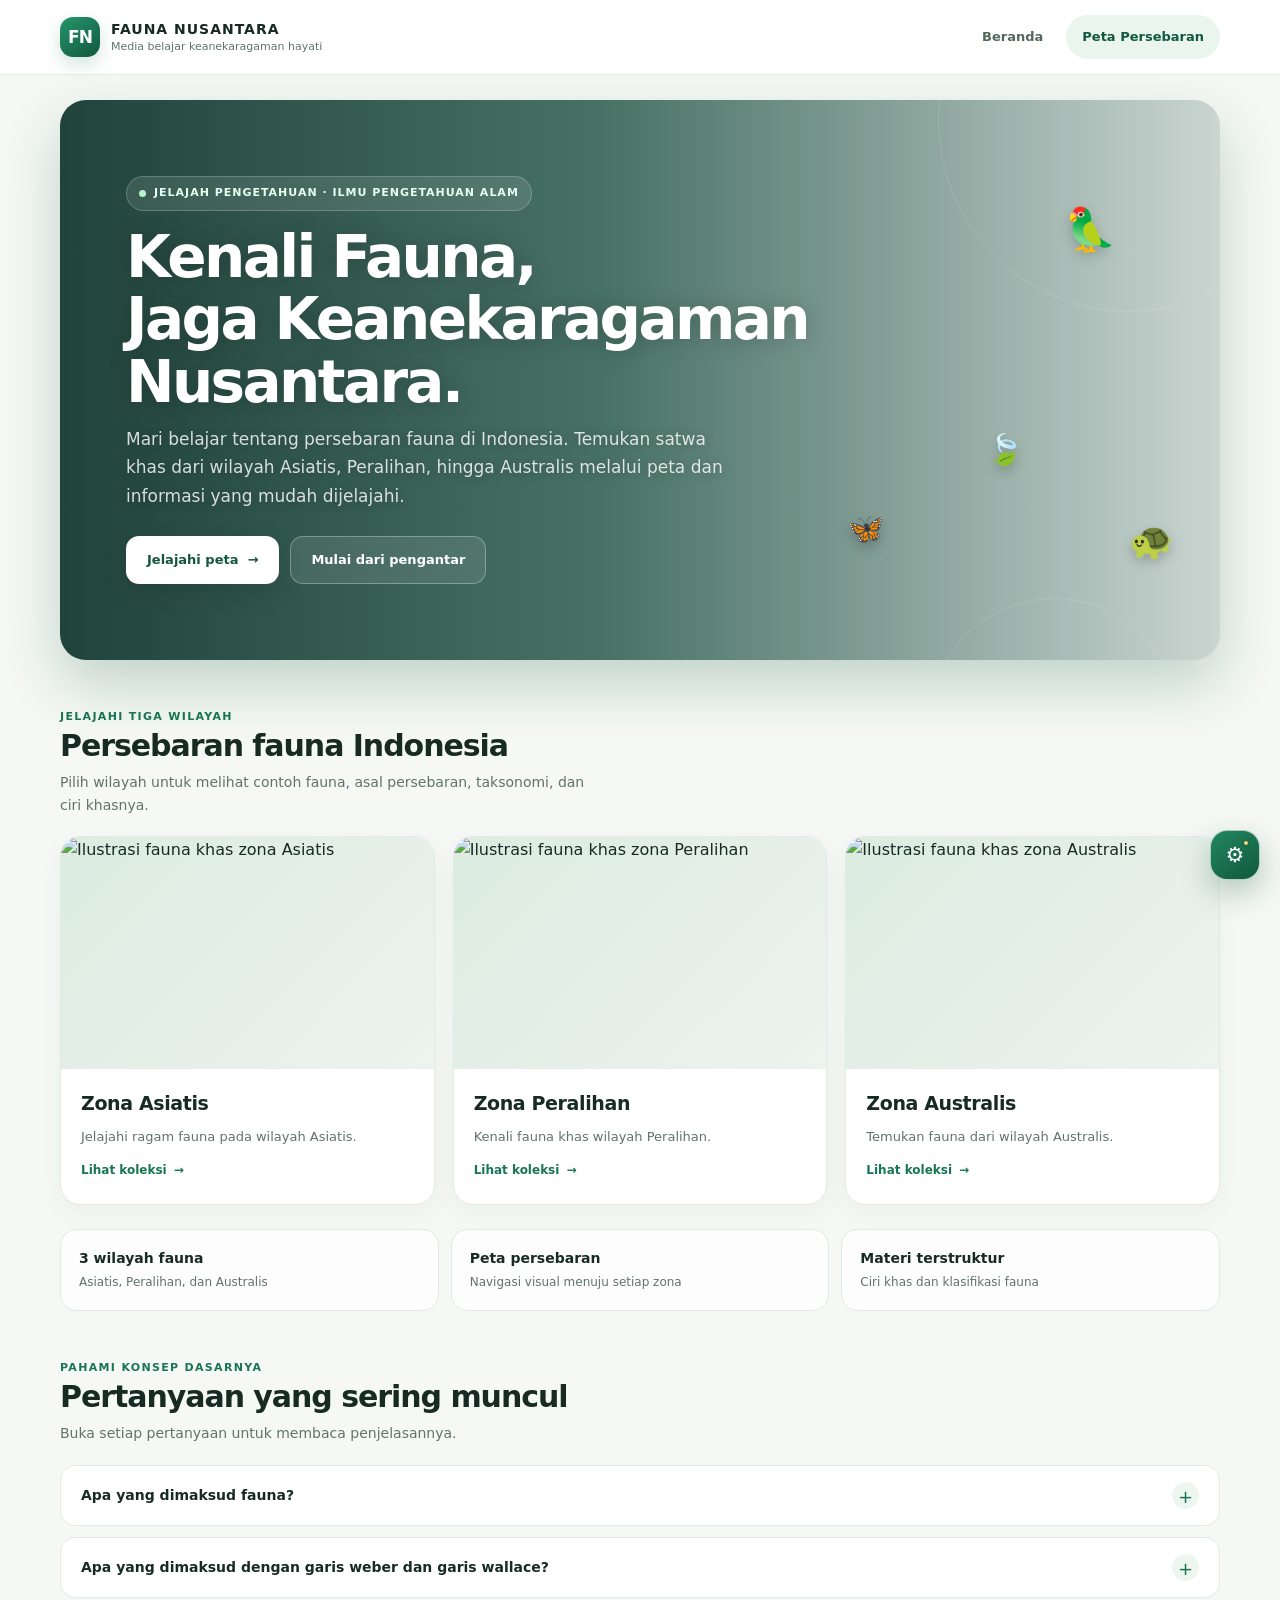
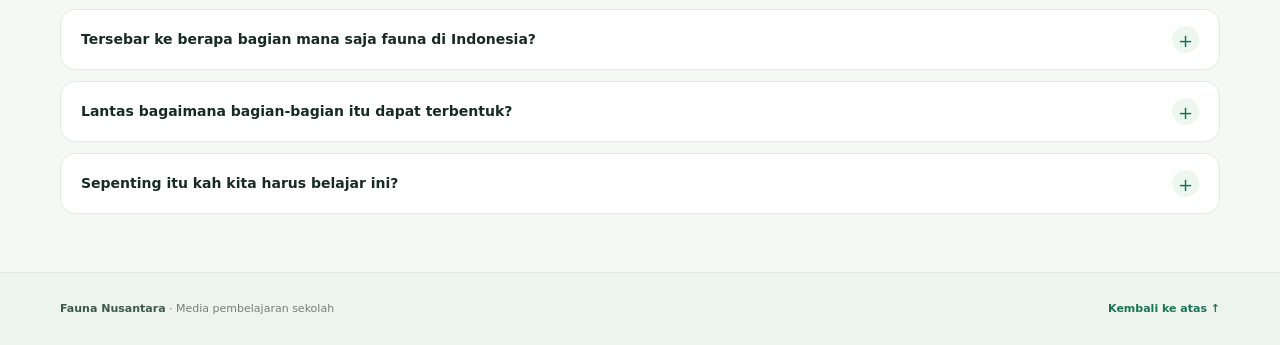
==== index.html @ db934a0b "Rename home.html to index.html" ====
<!doctype html>
<html lang="id">
<head>
  <meta charset="utf-8">
  <meta name="viewport" content="width=device-width, initial-scale=1">
  <meta name="theme-color" content="#176c4a">
  <meta name="description" content="Media belajar interaktif tentang persebaran fauna di Indonesia dan tiga wilayah utamanya.">
  <title>Belajar Persebaran Fauna Indonesia | Fauna Nusantara</title>
  <link rel="stylesheet" href="site.css">
  <script src="site.js" defer></script>
  <link rel="preload" as="image" href="assets/indonesia-fauna-hero.webp" fetchpriority="high">
</head>
<body id="top">
<header class="site-header">
  <div class="header-inner">
    <a class="brand" href="home.html" aria-label="Fauna Nusantara, beranda">
      <span class="brand-mark" aria-hidden="true">FN</span>
      <span class="brand-copy"><strong>FAUNA NUSANTARA</strong><span>Media belajar keanekaragaman hayati</span></span>
    </a>
    <nav class="main-nav" aria-label="Navigasi utama">
      <a href="home.html" aria-current="page">Beranda</a>
      <a href="peta.html" >Peta Persebaran</a>
    </nav>
  </div>
</header>

<main class="page-shell">
  <section class="hero home-hero" aria-labelledby="hero-title">
    <div class="hero-floaters" aria-hidden="true"><span class="floater floater-bird">🦜</span><span class="floater floater-butterfly">🦋</span><span class="floater floater-turtle">🐢</span><span class="floater floater-leaf">🍃</span></div>
    <span class="eyebrow"><span class="eyebrow-dot"></span> Jelajah pengetahuan · Ilmu pengetahuan alam</span>
    <h1 id="hero-title">Kenali Fauna,<br>Jaga Keanekaragaman Nusantara.</h1>
    <p>Mari belajar tentang persebaran fauna di Indonesia. Temukan satwa khas dari wilayah Asiatis, Peralihan, hingga Australis melalui peta dan informasi yang mudah dijelajahi.</p>
    <div class="hero-actions"><a class="btn btn-primary" href="peta.html">Jelajahi peta <span aria-hidden="true">→</span></a><a class="btn btn-ghost" href="#materi">Mulai dari pengantar</a></div>
  </section>

  <section id="materi" aria-labelledby="region-title">
    <div class="section-heading"><div><span class="section-kicker">Jelajahi tiga wilayah</span><h2 id="region-title">Persebaran fauna Indonesia</h2><p>Pilih wilayah untuk melihat contoh fauna, asal persebaran, taksonomi, dan ciri khasnya.</p></div></div>
    <div class="region-grid">
      <a class="region-card" href="asiatis.html"><div class="region-card-media"><img src="assets/fauna-zona-asiatis.webp" alt="Ilustrasi fauna khas zona Asiatis" loading="lazy" decoding="async"></div><div class="region-card-body"><h3>Zona Asiatis</h3><p>Jelajahi ragam fauna pada wilayah Asiatis.</p><span class="card-link">Lihat koleksi <span aria-hidden="true">→</span></span></div></a>
      <a class="region-card" href="peralihan.html"><div class="region-card-media"><img src="assets/fauna-zona-peralihan.webp" alt="Ilustrasi fauna khas zona Peralihan" loading="lazy" decoding="async"></div><div class="region-card-body"><h3>Zona Peralihan</h3><p>Kenali fauna khas wilayah Peralihan.</p><span class="card-link">Lihat koleksi <span aria-hidden="true">→</span></span></div></a>
      <a class="region-card" href="australis.html"><div class="region-card-media"><img src="assets/fauna-zona-australis.webp" alt="Ilustrasi fauna khas zona Australis" loading="lazy" decoding="async"></div><div class="region-card-body"><h3>Zona Australis</h3><p>Temukan fauna dari wilayah Australis.</p><span class="card-link">Lihat koleksi <span aria-hidden="true">→</span></span></div></a>
    </div>
  </section>

  <section aria-label="Ringkasan materi" class="info-strip">
    <div class="info-chip"><strong>3 wilayah fauna</strong><span>Asiatis, Peralihan, dan Australis</span></div>
    <div class="info-chip"><strong>Peta persebaran</strong><span>Navigasi visual menuju setiap zona</span></div>
    <div class="info-chip"><strong>Materi terstruktur</strong><span>Ciri khas dan klasifikasi fauna</span></div>
  </section>

  <section aria-labelledby="faq-title">
    <div class="section-heading"><div><span class="section-kicker">Pahami konsep dasarnya</span><h2 id="faq-title">Pertanyaan yang sering muncul</h2><p>Buka setiap pertanyaan untuk membaca penjelasannya.</p></div></div>
    <div class="faq-list"><details class="faq-item"><summary>Apa yang dimaksud fauna?</summary><div class="faq-answer"><p>Menurut KBBI, fauna adalah seluruh kehidupan hewan suatu habitat, daerah, atau strata geologi tertentu. Kata &quot;fauna&quot; juga berasal dari bahasa Latin yang artinya alam hewan. Sementara dalam kepercayaan Romawi, fauna adalah &quot;faunus&quot; yang merupakan dewa hutan dan kesuburan ladang dan ternak.</p></div></details>
<details class="faq-item"><summary>Apa yang dimaksud dengan garis weber dan garis wallace?</summary><div class="faq-answer"><p>Garis Wallace membentang dari Selat Lombok menuju Selat Makassar dan berakhir di Filipina bagian Selatan. Sementara garis Weber merupakan garis batas yang memisahkan wilayah fauna tipe Peralihan dengan fauna tipe Australis. Garis ini membentang dari Laut Arafura menuju Laut Banda dan berakhir di Laut Maluku.</p></div></details>
<details class="faq-item"><summary>Tersebar ke berapa bagian mana saja fauna di Indonesia?</summary><div class="faq-answer"><p>Persebaran Fauna di Indonesia terbagi menjadi 3 wilayah yaitu Fauna Asiatis, Fauna Peralihan dan Fauna Australis yang dibatasi oleh Garis Wallace dan Garis Weber.</p></div></details>
<details class="faq-item"><summary>Lantas bagaimana bagian-bagian itu dapat terbentuk?</summary><div class="faq-answer"><p>Bumi menjadi tempat hidup bagi beraneka ragam flora dan fauna. Keanekaragaman terutama untuk fauna di dunia sangat bergantung pada kondisi masing-masing wilayah. Letak geografis, kondisi lingkungan, iklim, cuaca, dan lain sebagainya, yang tidak sama di setiap kawasan, menjadi faktor penentu satu jenis flora atau fauna bisa berkembang atau tidak. Sudah jelas bahwa kondisi permukaan bumi tidak seragam. Karena itu, wajar kondisi keanekaragaman fauna di masing-masing wilayah berlainan.</p></div></details>
<details class="faq-item"><summary>Sepenting itu kah kita harus belajar ini?</summary><div class="faq-answer"><p>Karena pada dasarnya keragaman hayati harus dijaga dan dilestarikan karena akan dapat menjadi sumber ilmu pengetahuan dan teknologi, sumber inspirasi pengembangan obat-obatan tradisional, penelitian mengenai rahasia lingkungan dan akan menjadi penunjang utama dalam kelangsungan hidup umat manusia pada umumnya.</p></div></details></div>
  </section>
</main>
<footer class="site-footer">
  <div class="footer-inner"><span><strong>Fauna Nusantara</strong> · Media pembelajaran sekolah</span><a class="back-top" href="#top">Kembali ke atas ↑</a></div>
</footer>

<div class="site-tools" aria-label="Pengaturan suara dan tampilan">
  <details class="utility-menu" data-utility-menu>
    <summary class="utility-trigger" aria-label="Buka pengaturan suara dan tampilan" title="Pengaturan suara dan tampilan"><span aria-hidden="true">⚙</span><span class="utility-dot" aria-hidden="true"></span></summary>
    <div class="utility-popover">
      <div class="utility-popover-head"><div><strong>Pengaturan</strong><small>Suara & tampilan</small></div><span aria-hidden="true">✦</span></div>
      <div class="audio-dock">
        <span class="audio-icon" aria-hidden="true">♫</span>
        <div class="audio-copy"><strong>Suasana Nusantara</strong><span data-audio-status aria-live="polite">Musik berhenti</span></div>
        <button class="audio-toggle" type="button" data-audio-toggle aria-pressed="false" aria-label="Putar musik latar">▶</button>
      </div>
      <label class="volume-control" aria-label="Volume musik"><span aria-hidden="true">♪</span><span>Volume</span><input data-audio-volume type="range" min="0" max="1" step="0.05" value="0.35"></label>
      <div class="utility-divider"></div>
      <div class="cursor-setting"><div><strong>Kursor hewan</strong><small data-cursor-help>Ganti kursor dengan ikon fauna acak</small></div><button class="cursor-toggle" type="button" data-cursor-toggle aria-pressed="true">ON</button></div>
      <p class="utility-footnote">Musik tetap berjalan saat berpindah halaman di dalam website.</p>
    </div>
  </details>
</div>
<audio data-site-audio preload="none" loop src="https://nullrights.com/download/x2zy8up903"></audio>
</body>
</html>
---- site.css ----
:root {
  color-scheme: light;
  --ink: #172b24;
  --muted: #62736b;
  --line: #e2eae5;
  --surface: #ffffff;
  --surface-soft: #f5f8f5;
  --green: #187653;
  --green-dark: #10583e;
  --mint: #dff3e8;
  --blue: #3d6b91;
  --gold: #bb8731;
  --shadow: 0 18px 50px rgba(28, 61, 45, .09);
  --radius-lg: 26px;
  --radius-md: 18px;
  --radius-sm: 12px;
  font-family: Inter, ui-sans-serif, system-ui, -apple-system, BlinkMacSystemFont, "Segoe UI", sans-serif;
}
* { box-sizing: border-box; }
html { scroll-behavior: smooth; }
body {
  margin: 0;
  min-width: 320px;
  color: var(--ink);
  background: #f5f8f5;
  line-height: 1.65;
  -webkit-font-smoothing: antialiased;
}
img { max-width: 100%; }
a { color: inherit; }
button, input { font: inherit; }
button, a, summary { -webkit-tap-highlight-color: transparent; }
a:focus-visible, button:focus-visible, input:focus-visible, summary:focus-visible {
  outline: 3px solid rgba(24, 118, 83, .35);
  outline-offset: 3px;
}
.site-header {
  position: sticky;
  top: 0;
  z-index: 20;
  background: rgba(255,255,255,.92);
  border-bottom: 1px solid rgba(226,234,229,.9);
  backdrop-filter: blur(14px);
}
.header-inner {
  width: min(1160px, calc(100% - 40px));
  min-height: 74px;
  margin: auto;
  display: flex;
  align-items: center;
  justify-content: space-between;
  gap: 22px;
}
.brand { display: inline-flex; align-items: center; gap: 11px; text-decoration: none; min-width: 0; }
.brand-mark {
  width: 40px; height: 40px; display: grid; place-items: center;
  color: #fff; background: linear-gradient(145deg, #26966a, #10583e);
  border-radius: 13px; font-weight: 850; font-size: 17px; letter-spacing: -.06em;
  box-shadow: 0 7px 18px rgba(24,118,83,.2);
}
.brand-copy { display: grid; line-height: 1.15; }
.brand-copy strong { font-size: 14px; letter-spacing: .07em; }
.brand-copy span { color: var(--muted); font-size: 11px; margin-top: 4px; }
.main-nav { display: flex; align-items: center; gap: 7px; }
.main-nav a {
  min-height: 44px; display: inline-flex; align-items: center; justify-content: center;
  padding: 0 16px; border-radius: 999px; text-decoration: none;
  color: #53675d; font-size: 13px; font-weight: 700; transition: .2s ease;
}
.main-nav a:hover, .main-nav a[aria-current="page"] { color: var(--green-dark); background: #eaf5ee; }
.page-shell { width: min(1160px, calc(100% - 40px)); margin: 0 auto; }
.breadcrumbs { display: flex; flex-wrap: wrap; align-items: center; gap: 8px; color: #849189; font-size: 12px; padding: 22px 0 12px; }
.breadcrumbs a { color: #527064; text-decoration: none; font-weight: 650; }
.breadcrumbs a:hover { color: var(--green); text-decoration: underline; }
.crumb-sep { color: #aab5ae; }
.eyebrow {
  display: inline-flex; align-items: center; gap: 8px; width: fit-content;
  padding: 7px 12px; border: 1px solid rgba(24,118,83,.13);
  background: rgba(255,255,255,.72); color: var(--green-dark);
  border-radius: 999px; font-size: 11px; font-weight: 800; letter-spacing: .09em; text-transform: uppercase;
}
.eyebrow-dot { width: 7px; height: 7px; border-radius: 50%; background: #42a77a; }
.hero {
  position: relative; overflow: hidden; isolation: isolate;
  margin: 25px 0 32px; padding: clamp(30px, 5.5vw, 66px);
  border-radius: var(--radius-lg); color: white;
  background: radial-gradient(circle at 83% 20%, rgba(162,220,180,.24), transparent 27%), linear-gradient(125deg, #103c2d 0%, #176c4a 58%, #25875f 100%);
  box-shadow: 0 22px 55px rgba(19, 85, 58, .17);
}
.hero::before, .hero::after { content: ""; position: absolute; z-index: -1; border: 1px solid rgba(255,255,255,.12); border-radius: 50%; }
.hero::before { width: 380px; height: 380px; right: -100px; top: -170px; }
.hero::after { width: 250px; height: 250px; right: 40px; bottom: -190px; }
.hero h1 { max-width: 780px; margin: 15px 0 12px; font-size: clamp(34px, 5.2vw, 58px); line-height: 1.08; letter-spacing: -.045em; }
.hero p { max-width: 670px; margin: 0; color: rgba(255,255,255,.82); font-size: clamp(14px, 1.6vw, 17px); }
.hero .eyebrow { color: #e5fff0; background: rgba(255,255,255,.1); border-color: rgba(255,255,255,.2); }
.hero .eyebrow-dot { background: #b8f2cd; }
.hero-actions { display: flex; flex-wrap: wrap; gap: 11px; margin-top: 26px; }
.btn {
  min-height: 48px; padding: 0 20px; display: inline-flex; align-items: center; justify-content: center; gap: 9px;
  border: 1px solid transparent; border-radius: 13px; font-size: 13px; font-weight: 800;
  text-decoration: none; cursor: pointer; transition: transform .18s ease, box-shadow .18s ease, background .18s ease;
}
.btn:hover { transform: translateY(-2px); }
.btn-primary { color: #14573d; background: white; box-shadow: 0 8px 24px rgba(0,0,0,.12); }
.btn-primary:hover { background: #edfff3; }
.btn-ghost { color: white; background: rgba(255,255,255,.1); border-color: rgba(255,255,255,.3); }
.btn-ghost:hover { background: rgba(255,255,255,.18); }
.btn-green { color: white; background: var(--green); box-shadow: 0 8px 18px rgba(24,118,83,.15); }
.btn-green:hover { background: var(--green-dark); }
.btn-soft { color: #285b43; background: #e8f2eb; }
.zone-actions { margin: -22px 0 42px; }
.section-heading { display: flex; align-items: end; justify-content: space-between; gap: 18px; margin: 42px 0 18px; }
.section-heading h2 { margin: 0; font-size: clamp(22px, 3vw, 30px); line-height: 1.2; letter-spacing: -.035em; }
.section-heading p { max-width: 540px; margin: 7px 0 0; color: var(--muted); font-size: 14px; }
.section-kicker { color: var(--green); font-size: 11px; font-weight: 850; letter-spacing: .12em; text-transform: uppercase; }
.region-grid { display: grid; grid-template-columns: repeat(3, minmax(0,1fr)); gap: 18px; }
.region-card {
  min-width: 0; overflow: hidden; display: flex; flex-direction: column;
  background: var(--surface); border: 1px solid var(--line); border-radius: 20px;
  box-shadow: 0 8px 28px rgba(28,61,45,.045); text-decoration: none;
  transition: transform .2s ease, box-shadow .2s ease, border-color .2s ease;
}
.region-card:hover { transform: translateY(-5px); border-color: #c6dfd0; box-shadow: var(--shadow); }
.region-card-media { aspect-ratio: 16 / 9; overflow: hidden; background: linear-gradient(135deg,#dcece1,#edf3ed); }
.region-card-media img { width: 100%; height: 100%; object-fit: contain; display: block; transition: transform .35s ease; }
.region-card:hover .region-card-media img { transform: scale(1.035); }
.region-card-body { padding: 19px 20px 21px; }
.region-card-body h3 { margin: 0 0 6px; font-size: 19px; letter-spacing: -.02em; }
.region-card-body p { margin: 0; color: var(--muted); font-size: 13px; }
.card-link { margin-top: 14px; display: inline-flex; align-items: center; gap: 7px; color: var(--green); font-size: 12px; font-weight: 850; }
.info-strip { display: grid; grid-template-columns: repeat(3,1fr); gap: 12px; margin: 24px 0 42px; }
.info-chip { padding: 17px 18px; border: 1px solid var(--line); border-radius: 16px; background: rgba(255,255,255,.7); }
.info-chip strong { display: block; font-size: 14px; }
.info-chip span { display: block; color: var(--muted); font-size: 12px; margin-top: 3px; }
.faq-list { display: grid; gap: 11px; margin: 20px 0 58px; }
.faq-item { background: white; border: 1px solid var(--line); border-radius: 15px; overflow: clip; }
.faq-item summary { min-height: 58px; padding: 16px 20px; display: flex; align-items: center; justify-content: space-between; gap: 16px; cursor: pointer; list-style: none; font-size: 14px; font-weight: 750; }
.faq-item summary::-webkit-details-marker { display: none; }
.faq-item summary::after { content: "+"; flex: 0 0 27px; width: 27px; height: 27px; display: grid; place-items: center; border-radius: 50%; color: var(--green); background: #edf7f0; font-size: 18px; font-weight: 500; }
.faq-item[open] summary::after { content: "−"; }
.faq-answer { padding: 0 20px 18px; color: var(--muted); font-size: 13px; }
.faq-answer p { margin: 0; }
.map-grid { display: grid; grid-template-columns: repeat(3,minmax(0,1fr)); gap: 18px; margin: 26px 0 54px; }
.map-card { overflow: hidden; background: white; border: 1px solid var(--line); border-radius: 22px; box-shadow: 0 10px 30px rgba(28,61,45,.055); transition: transform .2s ease, box-shadow .2s ease; }
.map-card:hover { transform: translateY(-4px); box-shadow: var(--shadow); }
.map-card-link { display: flex; height: 100%; flex-direction: column; text-decoration: none; }
.map-card-image { min-height: 205px; aspect-ratio: 4 / 3; display: grid; place-items: center; padding: 14px; background: linear-gradient(145deg,#e7f2e9,#f4f7f0); }
.map-card-image img { width: 100%; height: 100%; object-fit: contain; }
.map-card-content { padding: 18px 20px 20px; }
.map-card-content .number { color: #8b9a91; font-size: 11px; font-weight: 850; letter-spacing: .1em; }
.map-card-content h2 { margin: 4px 0 5px; font-size: 20px; letter-spacing: -.025em; }
.map-card-content p { margin: 0; color: var(--muted); font-size: 13px; }
.map-card-content .card-link { margin-top: 15px; }
.zone-hero { margin: 18px 0 24px; padding: clamp(25px,4vw,42px); border-radius: 23px; color: white; background: linear-gradient(120deg,#174f3a,#23835b); position: relative; overflow: hidden; }
.zone-hero::after { content: ""; position: absolute; width: 240px; height: 240px; border-radius: 50%; border: 1px solid rgba(255,255,255,.16); right: -55px; top: -120px; }
.zone-hero h1 { margin: 10px 0 6px; font-size: clamp(30px,4vw,43px); line-height: 1.15; letter-spacing: -.04em; }
.zone-hero p { max-width: 650px; margin: 0; color: rgba(255,255,255,.83); font-size: 14px; }
.zone-hero .eyebrow { color: #e5fff0; background: rgba(255,255,255,.1); border-color: rgba(255,255,255,.18); }
.zone-meta { display: flex; flex-wrap: wrap; gap: 9px; margin-top: 19px; }
.zone-meta span { padding: 7px 11px; border-radius: 999px; color: white; background: rgba(255,255,255,.13); border: 1px solid rgba(255,255,255,.17); font-size: 11px; font-weight: 750; }
.zone-tools { display: flex; align-items: end; justify-content: space-between; gap: 18px; margin: 25px 0 14px; }
.zone-tools h2 { margin: 0; font-size: 21px; letter-spacing: -.03em; }
.zone-tools p { margin: 4px 0 0; color: var(--muted); font-size: 12px; }
.search-wrap { width: min(330px,100%); position: relative; }
.search-wrap label { display: block; margin: 0 0 6px 2px; color: #597065; font-size: 11px; font-weight: 800; }
.search-wrap input { width: 100%; min-height: 46px; padding: 0 14px 0 42px; border: 1px solid #dce7df; border-radius: 13px; background: white; color: var(--ink); outline: none; }
.search-wrap input:focus { border-color: #68ad87; box-shadow: 0 0 0 4px rgba(24,118,83,.09); }
.search-icon { position: absolute; left: 15px; bottom: 14px; color: #83948a; font-size: 15px; pointer-events: none; }
.table-count { color: var(--muted); font-size: 12px; margin: 0 0 10px 2px; }
.table-shell { overflow-x: auto; border: 1px solid var(--line); border-radius: 19px; background: white; box-shadow: 0 8px 28px rgba(28,61,45,.045); }
.fauna-table { width: 100%; border-collapse: separate; border-spacing: 0; table-layout: fixed; }
.fauna-table th { padding: 15px 16px; text-align: left; color: #52685c; background: #f1f7f2; border-bottom: 1px solid var(--line); font-size: 11px; font-weight: 850; letter-spacing: .06em; text-transform: uppercase; }
.fauna-table th:first-child { width: 20%; }
.fauna-table th:nth-child(2) { width: 19%; }
.fauna-table th:nth-child(3) { width: 23%; }
.fauna-table th:nth-child(4) { width: 38%; }
.fauna-table td { padding: 17px 16px; vertical-align: top; border-bottom: 1px solid #edf1ee; color: #46584f; font-size: 12px; }
.fauna-table tbody tr:last-child td { border-bottom: 0; }
.fauna-table tbody tr:nth-child(even) { background: #fcfdfc; }
.fauna-table tbody tr:hover { background: #f8fbf8; }
.species { display: grid; gap: 10px; }
.species-photo { display: block; width: 100%; aspect-ratio: 5 / 4; object-fit: cover; border-radius: 12px; background: #e8eee9; }
.species h3 { margin: 0; color: var(--ink); font-size: 14px; line-height: 1.35; letter-spacing: -.015em; }
.distribution strong { display: block; color: var(--ink); font-size: 12px; margin-bottom: 9px; }
.distribution img { display: block; width: 100%; max-width: 180px; max-height: 118px; object-fit: contain; border-radius: 10px; background: #f0f4f0; }
.no-map { color: #8c9991; font-size: 11px; font-style: italic; }
.taxonomy { border: 1px solid #e6eee8; border-radius: 11px; background: #f8fbf8; overflow: hidden; }
.taxonomy summary { min-height: 40px; padding: 9px 11px; display: flex; align-items: center; justify-content: space-between; gap: 8px; cursor: pointer; color: #315b47; font-size: 11px; font-weight: 800; list-style: none; }
.taxonomy summary::-webkit-details-marker { display: none; }
.taxonomy summary::after { content: "+"; color: var(--green); font-size: 16px; }
.taxonomy[open] summary::after { content: "−"; }
.taxonomy ul { list-style: none; margin: 0; padding: 0 11px 11px; }
.taxonomy li { padding: 4px 0; border-top: 1px solid #e9efeb; color: #68786f; font-size: 11px; overflow-wrap: anywhere; }
.fauna-description { margin: 0 0 12px; color: #52645a; font-size: 12px; line-height: 1.7; }
.read-more { min-height: 38px; display: inline-flex; align-items: center; gap: 7px; color: var(--green); font-size: 11px; font-weight: 850; text-decoration: none; }
.read-more:hover { color: var(--green-dark); text-decoration: underline; }
.empty-state { display: none; padding: 25px; text-align: center; color: var(--muted); background: white; border: 1px dashed #cad9cf; border-radius: 15px; }
.empty-state.is-visible { display: block; }
.zone-switcher { display: grid; grid-template-columns: repeat(3,1fr); gap: 12px; margin: 26px 0 50px; }
.zone-switcher a { min-height: 60px; padding: 10px 15px; display: flex; align-items: center; justify-content: space-between; gap: 10px; border: 1px solid var(--line); border-radius: 14px; background: white; text-decoration: none; font-size: 12px; font-weight: 800; transition: .18s ease; }
.zone-switcher a:hover, .zone-switcher a[aria-current="page"] { border-color: #a9cfb8; background: #edf7f0; color: var(--green-dark); }
.site-footer { margin-top: 55px; padding: 27px 0; color: #728178; background: #edf3ee; border-top: 1px solid #e0e9e2; }
.footer-inner { width: min(1160px, calc(100% - 40px)); margin: auto; display: flex; align-items: center; justify-content: space-between; gap: 18px; font-size: 11px; }
.footer-inner strong { color: #3d5949; }
.back-top { text-decoration: none; color: var(--green); font-weight: 800; }
@media (max-width: 860px) {
  .region-grid, .map-grid { grid-template-columns: repeat(2,minmax(0,1fr)); }
  .region-grid .region-card:last-child, .map-grid .map-card:last-child { grid-column: 1 / -1; }
  .fauna-table { min-width: 900px; }
}
@media (max-width: 640px) {
  .header-inner { width: min(100% - 28px, 1160px); min-height: 66px; gap: 10px; }
  .brand-mark { width: 36px; height: 36px; border-radius: 11px; }
  .brand-copy strong { font-size: 12px; }
  .brand-copy span { font-size: 10px; }
  .main-nav { gap: 1px; }
  .main-nav a { min-height: 42px; padding: 0 11px; font-size: 11px; }
  .page-shell { width: min(100% - 28px, 1160px); }
  .breadcrumbs { padding-top: 17px; font-size: 11px; }
  .hero { margin: 15px 0 27px; padding: 29px 23px; border-radius: 21px; }
  .hero h1 { font-size: clamp(32px, 9vw, 44px); }
  .hero p { font-size: 13px; }
  .btn { min-height: 46px; padding: 0 16px; }
  .section-heading { margin-top: 34px; align-items: start; flex-direction: column; gap: 8px; }
  .region-grid, .map-grid { grid-template-columns: 1fr; gap: 13px; }
  .region-grid .region-card:last-child, .map-grid .map-card:last-child { grid-column: auto; }
  .region-card { display: grid; grid-template-columns: 118px minmax(0,1fr); }
  .region-card-media { aspect-ratio: auto; min-height: 100%; }
  .region-card-media img { min-height: 100%; }
  .region-card-body { padding: 14px 15px; }
  .region-card-body h3 { font-size: 16px; }
  .region-card-body p { font-size: 12px; }
  .card-link { margin-top: 9px; font-size: 11px; }
  .info-strip { grid-template-columns: 1fr; gap: 8px; margin-bottom: 35px; }
  .info-chip { padding: 13px 15px; }
  .faq-item summary { min-height: 55px; padding: 14px 15px; font-size: 13px; }
  .faq-answer { padding: 0 15px 16px; font-size: 12px; }
  .map-card { display: grid; grid-template-columns: 42% minmax(0,1fr); }
  .map-card-image { min-height: 100%; aspect-ratio: auto; padding: 9px; }
  .map-card-content { padding: 15px; }
  .map-card-content h2 { font-size: 17px; }
  .map-card-content p { font-size: 12px; }
  .zone-hero { margin-top: 12px; padding: 25px 21px; border-radius: 19px; }
  .zone-tools { align-items: stretch; flex-direction: column; gap: 12px; }
  .search-wrap { width: 100%; }
  .table-shell { overflow: visible; border: 0; background: transparent; box-shadow: none; }
  .fauna-table, .fauna-table tbody { display: block; width: 100%; min-width: 0; }
  .fauna-table thead { display: none; }
  .fauna-table tbody { display: grid; gap: 13px; }
  .fauna-table tbody tr { display: grid; grid-template-columns: minmax(0,1fr); overflow: hidden; border: 1px solid var(--line); border-radius: 17px; background: white; box-shadow: 0 7px 22px rgba(28,61,45,.04); }
  .fauna-table tbody tr:nth-child(even) { background: white; }
  .fauna-table tbody td { display: block; padding: 13px 15px; border-bottom: 1px solid #edf1ee; font-size: 12px; }
  .fauna-table tbody td:last-child { border-bottom: 0; }
  .fauna-table tbody td:first-child { padding: 14px 15px; background: #f8fbf8; }
  .species { grid-template-columns: 104px minmax(0,1fr); align-items: center; gap: 14px; }
  .species-photo { width: 104px; height: 88px; aspect-ratio: auto; }
  .species h3 { font-size: 15px; }
  .distribution { display: grid; grid-template-columns: minmax(0,1fr) 100px; align-items: center; gap: 10px; }
  .distribution strong { margin: 0; font-size: 12px; }
  .distribution img { max-width: 100px; max-height: 72px; justify-self: end; }
  .distribution::before { content: "ASAL & PERSEBARAN"; display: block; grid-column: 1 / -1; color: #89968e; font-size: 9px; font-weight: 850; letter-spacing: .09em; }
  .fauna-table td:nth-child(3)::before { content: "KLASIFIKASI TAKSONOMI"; display: block; margin-bottom: 8px; color: #89968e; font-size: 9px; font-weight: 850; letter-spacing: .09em; }
  .fauna-table td:nth-child(4)::before { content: "CIRI KHAS"; display: block; margin-bottom: 7px; color: #89968e; font-size: 9px; font-weight: 850; letter-spacing: .09em; }
  .zone-switcher { grid-template-columns: 1fr; gap: 8px; margin: 20px 0 38px; }
  .zone-switcher a { min-height: 51px; }
  .footer-inner { width: min(100% - 28px, 1160px); flex-direction: column; align-items: start; gap: 6px; }
}
@media (max-width: 380px) {
  .brand-copy span { display: none; }
  .main-nav a { padding: 0 8px; font-size: 10px; }
  .region-card { grid-template-columns: 96px minmax(0,1fr); }
  .species { grid-template-columns: 86px minmax(0,1fr); }
  .species-photo { width: 86px; height: 78px; }
}
@media (prefers-reduced-motion: reduce) {
  *, *::before, *::after { scroll-behavior: auto !important; animation-duration: .01ms !important; animation-iteration-count: 1 !important; transition-duration: .01ms !important; }
}


/* --- Visual enhancement: illustrated fauna, motion, audio and animal cursor --- */
.hero.home-hero {
  min-height: clamp(390px, 47vw, 560px);
  display: flex;
  flex-direction: column;
  justify-content: center;
  background-image:
    linear-gradient(90deg, rgba(9, 47, 39, .90) 0%, rgba(12, 67, 51, .74) 47%, rgba(11, 55, 51, .18) 100%),
    url("assets/indonesia-fauna-hero.webp");
  background-size: cover;
  background-position: center 48%;
  box-shadow: 0 24px 58px rgba(19, 85, 58, .23);
}
.home-hero h1, .home-hero p, .home-hero .eyebrow, .home-hero .hero-actions {
  position: relative;
  z-index: 2;
}
.home-hero h1 { max-width: 700px; text-shadow: 0 2px 22px rgba(0,0,0,.22); }
.home-hero p { max-width: 610px; text-shadow: 0 1px 12px rgba(0,0,0,.25); }
.hero-floaters { position: absolute; inset: 0; z-index: 1; pointer-events: none; overflow: hidden; }
.floater { position: absolute; display: block; filter: drop-shadow(0 5px 6px rgba(0,0,0,.2)); user-select: none; }
.floater-bird { right: 9%; top: 17%; font-size: clamp(25px, 4vw, 42px); animation: fauna-fly 7s ease-in-out infinite; }
.floater-butterfly { right: 29%; bottom: 19%; font-size: clamp(19px, 3vw, 30px); animation: fauna-drift 6s ease-in-out infinite; }
.floater-turtle { right: 4%; bottom: 16%; font-size: clamp(24px, 3.3vw, 36px); animation: fauna-float 5s ease-in-out infinite; }
.floater-leaf { right: 17%; top: 58%; font-size: clamp(20px, 2.7vw, 30px); animation: fauna-spin 11s linear infinite; }
@keyframes fauna-float { 0%,100% { transform: translateY(0) rotate(-3deg); } 50% { transform: translateY(-13px) rotate(4deg); } }
@keyframes fauna-fly { 0%,100% { transform: translate3d(0,0,0) rotate(-7deg); } 50% { transform: translate3d(-18px,-16px,0) rotate(7deg); } }
@keyframes fauna-drift { 0%,100% { transform: translate3d(0,0,0) rotate(-8deg); } 50% { transform: translate3d(14px,-18px,0) rotate(10deg); } }
@keyframes fauna-spin { from { transform: rotate(0deg) translateY(0); } 50% { transform: rotate(180deg) translateY(-8px); } to { transform: rotate(360deg) translateY(0); } }
.region-card-media img, .map-card-image img { object-fit: cover; }
.region-card-media { aspect-ratio: 16 / 10; }
.zone-hero {
  min-height: 265px;
  display: flex;
  flex-direction: column;
  justify-content: center;
  background-size: cover;
  background-position: center;
  box-shadow: 0 16px 40px rgba(19, 85, 58, .15);
}
.zone-hero.zone-asiatis {
  background-image: linear-gradient(90deg, rgba(13,55,38,.94) 0%, rgba(13,55,38,.77) 48%, rgba(13,55,38,.10) 100%), url("assets/fauna-zona-asiatis.webp");
}
.zone-hero.zone-peralihan {
  background-image: linear-gradient(90deg, rgba(83,54,19,.94) 0%, rgba(83,54,19,.75) 48%, rgba(83,54,19,.08) 100%), url("assets/fauna-zona-peralihan.webp");
}
.zone-hero.zone-australis {
  background-image: linear-gradient(90deg, rgba(13,47,74,.94) 0%, rgba(13,47,74,.76) 48%, rgba(13,47,74,.10) 100%), url("assets/fauna-zona-australis.webp");
}
.zone-hero > * { position: relative; z-index: 1; }
.zone-hero .eyebrow { width: fit-content; }
.audio-dock {
  display: flex;
  align-items: center;
  gap: 10px;
  padding: 9px 12px;
  color: #f4fff8;
  background: rgba(12, 50, 39, .93);
  border: 1px solid rgba(255,255,255,.18);
  border-radius: 16px;
  box-shadow: 0 12px 32px rgba(12, 47, 34, .23);
  backdrop-filter: blur(12px);
}
.site-tools { position: fixed; z-index: 40; right: 18px; bottom: 18px; display: grid; gap: 8px; justify-items: end; }
.audio-icon { width: 34px; height: 34px; display: grid; place-items: center; flex: 0 0 auto; border-radius: 11px; background: rgba(255,255,255,.13); font-size: 21px; }
.audio-copy { display: grid; line-height: 1.2; min-width: 110px; }
.audio-copy strong { font-size: 11px; }
.audio-copy span { margin-top: 3px; color: rgba(242,255,247,.72); font-size: 10px; }
.audio-toggle { width: 38px; height: 38px; border: 0; border-radius: 11px; color: #16533b; background: #d9f4e3; font-size: 16px; font-weight: 900; cursor: pointer; }
.audio-toggle:hover { background: #fff; transform: translateY(-1px); }
.volume-control { display: flex; align-items: center; gap: 4px; color: #dff8e8; font-size: 13px; }
.volume-control input { width: 62px; accent-color: #a8e9bb; cursor: pointer; }
.cursor-toggle { min-height: 34px; padding: 0 12px; border: 1px solid rgba(255,255,255,.14); border-radius: 999px; color: #eafff0; background: rgba(20,83,58,.92); font-size: 10px; font-weight: 750; cursor: pointer; box-shadow: 0 6px 18px rgba(12,47,34,.16); }
.cursor-toggle[aria-pressed="false"] { color: #46584f; background: #fff; border-color: #dce7df; }
body.animal-cursor-enabled,
body.animal-cursor-enabled a,
body.animal-cursor-enabled button,
body.animal-cursor-enabled summary,
body.animal-cursor-enabled .region-card,
body.animal-cursor-enabled .map-card-link {
  cursor: var(--animal-cursor, auto);
}
body.animal-cursor-enabled input,
body.animal-cursor-enabled textarea { cursor: text; }
@media (max-width: 640px) {
  .hero.home-hero { min-height: 430px; background-position: 52% center; background-image: linear-gradient(90deg, rgba(9,47,39,.88), rgba(9,47,39,.56)), url("assets/indonesia-fauna-hero.webp"); }
  .floater-bird { right: 8%; top: 9%; }
  .floater-butterfly { right: 13%; bottom: 12%; }
  .floater-turtle { right: 5%; bottom: 27%; }
  .floater-leaf { right: 8%; top: 43%; }
  .zone-hero { min-height: 270px; background-position: center; }
  .zone-hero.zone-asiatis { background-image: linear-gradient(90deg, rgba(13,55,38,.90), rgba(13,55,38,.58)), url("assets/fauna-zona-asiatis.webp"); }
  .zone-hero.zone-peralihan { background-image: linear-gradient(90deg, rgba(83,54,19,.91), rgba(83,54,19,.58)), url("assets/fauna-zona-peralihan.webp"); }
  .zone-hero.zone-australis { background-image: linear-gradient(90deg, rgba(13,47,74,.91), rgba(13,47,74,.58)), url("assets/fauna-zona-australis.webp"); }
  .site-tools { left: 10px; right: 10px; bottom: 10px; justify-items: stretch; }
  .audio-dock { justify-content: space-between; gap: 8px; padding: 8px 10px; border-radius: 14px; }
  .audio-copy { min-width: 0; flex: 1; }
  .audio-copy strong { font-size: 10px; }
  .volume-control input { width: 54px; }
  .cursor-toggle { display: none; }
  .site-footer { padding-bottom: 96px; }
}
@media (pointer: coarse) {
  .cursor-toggle { display: none; }
  body, body a, body button, body summary { cursor: auto !important; }
}
@media (prefers-reduced-motion: reduce) {
  .floater, .hero-floaters { animation: none !important; }
}

.motion-ready { opacity: 0; transform: translateY(16px); transition: opacity .45s ease, transform .45s ease; }
.motion-ready.motion-visible { opacity: 1; transform: translateY(0); }
@media (prefers-reduced-motion: reduce) { .motion-ready { opacity: 1; transform: none; transition: none; } }


/* ===== V3: compact utility popover ===== */
.site-tools { position: fixed; z-index: 60; right: 20px; bottom: 20px; display: block; }
.utility-menu { position: relative; }
.utility-trigger { list-style: none; width: 50px; height: 50px; display: grid; place-items: center; position: relative; border: 1px solid rgba(255,255,255,.65); border-radius: 17px; color: white; background: linear-gradient(145deg,#23875f,#10583e); box-shadow: 0 12px 30px rgba(13,73,49,.28); cursor: pointer; font-size: 21px; transition: transform .2s ease, box-shadow .2s ease; }
.utility-trigger::-webkit-details-marker { display: none; }
.utility-trigger:hover, .utility-menu[open] .utility-trigger { transform: translateY(-2px); box-shadow: 0 16px 34px rgba(13,73,49,.34); }
.utility-dot { position: absolute; right: 9px; top: 8px; width: 8px; height: 8px; border: 2px solid #176c4a; border-radius: 50%; background: #f6d36d; }
.utility-menu[open] .utility-dot { background: #8fe0ad; }
.utility-popover { position: absolute; right: 0; bottom: 62px; width: min(310px, calc(100vw - 28px)); padding: 14px; border: 1px solid rgba(218,231,222,.95); border-radius: 19px; background: rgba(255,255,255,.97); box-shadow: 0 18px 55px rgba(21,53,37,.2); backdrop-filter: blur(16px); color: var(--ink); animation: utility-pop .18s ease-out; }
@keyframes utility-pop { from { opacity: 0; transform: translateY(8px) scale(.98); } to { opacity: 1; transform: translateY(0) scale(1); } }
.utility-popover-head { display: flex; justify-content: space-between; align-items: center; margin: 0 2px 12px; color: var(--green-dark); }
.utility-popover-head div { display: grid; line-height: 1.25; }
.utility-popover-head strong { font-size: 13px; }
.utility-popover-head small { color: var(--muted); font-size: 10px; margin-top: 3px; }
.utility-popover-head > span { color: #c28a31; font-size: 20px; }
.audio-dock { display: flex; align-items: center; gap: 9px; padding: 10px; color: #f4fff8; background: linear-gradient(120deg,#123f30,#19744e); border-radius: 13px; box-shadow: none; }
.audio-icon { width: 33px; height: 33px; display: grid; place-items: center; flex: 0 0 auto; border-radius: 10px; background: rgba(255,255,255,.13); font-size: 19px; }
.audio-copy { display: grid; line-height: 1.2; min-width: 0; flex: 1; }
.audio-copy strong { font-size: 10px; }
.audio-copy span { margin-top: 3px; color: rgba(242,255,247,.72); font-size: 9px; }
.audio-toggle { width: 35px; height: 35px; flex: 0 0 auto; border: 0; border-radius: 10px; color: #16533b; background: #d9f4e3; font-size: 14px; font-weight: 900; cursor: pointer; }
.volume-control { display: flex; align-items: center; gap: 8px; margin: 12px 3px 5px; color: #53675d; font-size: 10px; font-weight: 750; }
.volume-control input { flex: 1; width: 100px; accent-color: #21845b; cursor: pointer; }
.utility-divider { height: 1px; margin: 11px 0; background: #e7eee9; }
.cursor-setting { display: flex; align-items: center; justify-content: space-between; gap: 10px; }
.cursor-setting > div { display: grid; line-height: 1.25; }
.cursor-setting strong { color: #2a4637; font-size: 11px; }
.cursor-setting small { margin-top: 3px; color: #809087; font-size: 9px; }
.cursor-toggle { min-width: 48px; height: 29px; padding: 0 10px; border: 1px solid #c8e3d1; border-radius: 999px; color: #fff; background: #20845a; font-size: 10px; font-weight: 850; cursor: pointer; }
.cursor-toggle[aria-pressed="false"] { color: #53675d; background: #f1f5f2; border-color: #dce7df; }
.cursor-toggle:disabled { opacity: .55; cursor: not-allowed; }
.utility-footnote { margin: 11px 1px 0; color: #819087; font-size: 9px; line-height: 1.4; }
@media (max-width: 640px) {
  .site-tools { right: 13px; bottom: 13px; }
  .utility-trigger { width: 46px; height: 46px; border-radius: 15px; }
  .utility-popover { bottom: 57px; }
  .site-footer { padding-bottom: 35px; }
}

/* ===== V3: full interactive Indonesia fauna map ===== */
.map-page { padding-bottom: 20px; }
.atlas-hero { position: relative; overflow: hidden; isolation: isolate; display: flex; align-items: center; justify-content: space-between; gap: 20px; min-height: 220px; margin: 20px 0 30px; padding: clamp(27px,4vw,48px); border-radius: 25px; color: white; background: radial-gradient(circle at 82% 16%,rgba(255,255,255,.18),transparent 22%), linear-gradient(125deg,#103e32,#176c4a 60%,#2b8a69); box-shadow: 0 20px 50px rgba(19,85,58,.15); }
.atlas-hero::before, .atlas-hero::after { content:""; position:absolute; z-index:-1; border:1px solid rgba(255,255,255,.14); border-radius:50%; }
.atlas-hero::before { width:300px;height:300px;right:70px;top:-200px; }
.atlas-hero::after { width:210px;height:210px;right:-35px;bottom:-155px; }
.atlas-hero-copy { max-width:780px; }
.atlas-hero h1 { margin:13px 0 10px; font-size:clamp(29px,4.2vw,48px); line-height:1.08; letter-spacing:-.045em; }
.atlas-hero p { max-width:680px;margin:0;color:rgba(255,255,255,.83);font-size:14px; }
.atlas-hero .eyebrow { color:#e5fff0;background:rgba(255,255,255,.1);border-color:rgba(255,255,255,.2); }
.atlas-hero .eyebrow-dot { background:#b8f2cd; }
.atlas-hero-meta { display:flex;flex-wrap:wrap;gap:9px 18px;margin-top:20px;color:#e3f9e9;font-size:10px;font-weight:750; }
.atlas-hero-mark { width:104px;height:104px;flex:0 0 auto;display:grid;place-items:center;border:1px solid rgba(255,255,255,.25);border-radius:28px;background:rgba(255,255,255,.11);font-size:53px;transform:rotate(7deg); }
.atlas-section-heading { align-items:end; }
.atlas-hint { display:inline-flex;align-items:center;gap:8px;white-space:nowrap;padding:9px 12px;border:1px solid #dcebe1;border-radius:999px;background:#f1f8f3;color:#416a53;font-size:10px;font-weight:750; }
.hint-pulse { width:7px;height:7px;border-radius:50%;background:#3aa875;box-shadow:0 0 0 4px rgba(58,168,117,.13); }
.atlas-layout { display:grid;grid-template-columns:minmax(0,1fr) 290px;align-items:stretch;gap:17px; }
.atlas-map-frame { min-width:0;overflow:hidden;border:1px solid #dce9e4;border-radius:22px;background:#fff;box-shadow:0 16px 42px rgba(28,61,45,.07); }
.atlas-map-topline { min-height:48px;display:flex;align-items:center;justify-content:space-between;gap:10px;padding:0 17px;border-bottom:1px solid #e7efeb;color:#476c59;font-size:9px;font-weight:900;letter-spacing:.1em; }
.atlas-map-topline > span:first-child { display:inline-flex;align-items:center;gap:8px; }
.atlas-map-topline i { width:7px;height:7px;border-radius:50%;background:#269566;box-shadow:0 0 0 4px #e3f4e9; }
.map-scale { color:#8b9a91;font-size:9px;font-weight:600;letter-spacing:0; }
.indonesia-map { display:block;width:100%;height:auto;aspect-ratio:1180/570; }
.map-graticule path { fill:none;stroke:#6cabb0;stroke-width:.8;stroke-dasharray:3 9;opacity:.25; }
.map-water-labels text { fill:#75a7a9;opacity:.76;font-size:10px;font-weight:800;letter-spacing:2.5px; }
.map-zone { cursor:pointer;outline:none; }
.map-island { fill:url(#asiatisFill);stroke:#fff;stroke-width:2.4;stroke-linejoin:round;filter:url(#islandShadow);transition:fill .22s ease,stroke .22s ease,stroke-width .22s ease,filter .22s ease; }
.map-zone-asiatis .map-island { fill:url(#asiatisFill); }
.map-zone-peralihan .map-island { fill:url(#peralihanFill); }
.map-zone-australis .map-island { fill:url(#australisFill); }
.map-zone:hover .map-island,.map-zone:focus .map-island,.map-zone.is-active .map-island { stroke:#fff;stroke-width:4;filter:drop-shadow(0 0 8px rgba(255,255,255,.9)) drop-shadow(0 7px 6px rgba(34,65,50,.26)); }
.map-zone-asiatis:hover .map-island,.map-zone-asiatis:focus .map-island,.map-zone-asiatis.is-active .map-island { fill:#1b9b67; }
.map-zone-peralihan:hover .map-island,.map-zone-peralihan:focus .map-island,.map-zone-peralihan.is-active .map-island { fill:#e5a13a; }
.map-zone-australis:hover .map-island,.map-zone-australis:focus .map-island,.map-zone-australis.is-active .map-island { fill:#337fbe; }
.map-zone:focus-visible .map-island { stroke:#173e31;stroke-width:5; }
.map-boundaries path { fill:none;stroke:#f8ffff;stroke-width:3;stroke-dasharray:7 7;stroke-linecap:round;filter:drop-shadow(0 1px 2px rgba(0,0,0,.2)); }
.map-boundaries .weber-line { stroke:#b65b49;stroke-dasharray:3 7; }
.boundary-label rect { fill:rgba(255,255,255,.92);stroke:rgba(90,126,111,.3);stroke-width:1; }
.boundary-label text { fill:#416454;font-size:9px;font-weight:900;text-anchor:middle;letter-spacing:.6px; }
.boundary-weber rect { stroke:#d6a29b; }
.boundary-weber text { fill:#99594c; }
.map-island-labels text { fill:#fff;stroke:rgba(20,69,52,.42);stroke-width:3px;paint-order:stroke;stroke-linejoin:round;font-size:12px;font-weight:950;letter-spacing:1.2px;text-anchor:middle;pointer-events:none; }
.map-compass circle { fill:rgba(255,255,255,.7);stroke:#8ab7b2;stroke-width:1.4; }
.map-compass path:first-of-type { fill:#2e7c65; }.map-compass path:nth-of-type(2) { fill:#9bbab5; }
.map-compass text { fill:#3b7561;font-size:11px;font-weight:900;text-anchor:middle; }
.map-scale-mark path { stroke:#6f9e9b;stroke-width:2; }.map-scale-mark text { fill:#689695;font-size:8px;font-weight:800;text-anchor:middle;letter-spacing:1.3px; }
.atlas-map-foot { display:flex;justify-content:space-between;gap:10px;padding:12px 17px;border-top:1px solid #e8f0eb;color:#829188;font-size:9px; }
.atlas-map-foot > span:first-child { color:#568168;font-weight:850; }.atlas-map-foot > span:first-child span { margin-left:9px;color:#bd873b; }.atlas-map-foot > span:first-child span:last-child { color:#4b82ad; }
.atlas-sidebar { display:grid;grid-template-rows:1fr auto auto;gap:12px; }
.map-focus-card { padding:20px;border:1px solid #dcebe1;border-radius:20px;background:linear-gradient(155deg,#fff,#f4faf5);box-shadow:0 13px 35px rgba(28,61,45,.055); }
.focus-overline { color:#6a9278;font-size:9px;font-weight:900;letter-spacing:.13em; }
.focus-animal { width:52px;height:52px;display:grid;place-items:center;margin:16px 0 11px;border-radius:16px;background:#e4f3e9;font-size:28px; }
.map-focus-card h3 { margin:0 0 8px;color:#1c3a2c;font-size:21px;line-height:1.2;letter-spacing:-.035em; }
.map-focus-card p { min-height:74px;margin:0;color:#67796e;font-size:11px;line-height:1.7; }
.focus-islands { display:flex;flex-wrap:wrap;gap:6px;margin:14px 0 16px; }
.focus-islands span { padding:5px 8px;border-radius:999px;background:#eaf2ec;color:#4e6b58;font-size:9px;font-weight:750; }
.map-focus-link { width:100%;min-height:43px;padding:0 13px;font-size:11px; }
.atlas-legend-card { padding:16px 17px;border:1px solid #e2ebe5;border-radius:18px;background:#fff; }
.atlas-legend-card h3 { margin:0 0 8px;color:#3e5849;font-size:12px; }
.legend-row { display:flex;align-items:center;gap:10px;padding:9px 1px;border-top:1px solid #edf2ee;text-decoration:none;border-radius:7px;transition:background .16s ease; }
.legend-row:hover,.legend-row.is-active { background:#f3f8f4; }
.legend-swatch { width:12px;height:12px;flex:0 0 auto;border-radius:4px; }.swatch-asiatis { background:#299467; }.swatch-peralihan { background:#d69a3d; }.swatch-australis { background:#528cba; }
.legend-row span { display:grid;flex:1;line-height:1.25; }.legend-row strong { color:#40594a;font-size:10px; }.legend-row small { margin-top:3px;color:#86938b;font-size:9px; }.legend-row b { color:#8ba095;font-size:14px; }
.atlas-note { display:flex;align-items:flex-start;gap:9px;padding:12px;border-radius:14px;background:#fff8e9;color:#916c32; }.atlas-note span { font-size:17px; }.atlas-note p { margin:0;font-size:9px;line-height:1.55; }
.atlas-mobile-choices { display:none; }
.atlas-back { display:flex;justify-content:center;margin:25px 0 10px; }
@media (max-width: 960px) { .atlas-layout { grid-template-columns:minmax(0,1fr) 250px;gap:12px; }.map-focus-card { padding:16px; }.map-focus-card h3 { font-size:18px; } }
@media (max-width: 740px) {
  .atlas-hero { min-height:0;margin:12px 0 25px;padding:25px 21px;border-radius:20px; }
  .atlas-hero h1 { font-size:clamp(27px,7vw,37px); }.atlas-hero p { font-size:12px; }.atlas-hero-mark { width:65px;height:65px;border-radius:19px;font-size:33px; }
  .atlas-hero-meta { gap:6px 11px;font-size:9px; }
  .atlas-section-heading { gap:8px; }.atlas-hint { white-space:normal;font-size:9px; }
  .atlas-layout { grid-template-columns:1fr; }.atlas-sidebar { grid-template-columns:1fr 1fr;grid-template-rows:auto auto; }
  .map-focus-card { grid-column:1/-1; }.map-focus-card p { min-height:0; }.atlas-note { grid-column:1/-1; }
  .atlas-mobile-choices { display:grid;gap:8px;margin-top:15px; }
  .atlas-choice { display:flex;align-items:center;gap:11px;min-height:60px;padding:10px 13px;border:1px solid #e0e9e3;border-radius:15px;background:#fff;text-decoration:none;box-shadow:0 5px 15px rgba(28,61,45,.035); }
  .atlas-choice > span:first-child { width:36px;height:36px;display:grid;place-items:center;border-radius:11px;background:#eef6ef;font-size:18px; }
  .atlas-choice > span:nth-child(2) { display:grid;flex:1;line-height:1.25; }.atlas-choice strong { color:#294938;font-size:11px; }.atlas-choice small { margin-top:4px;color:#859188;font-size:9px; }.atlas-choice b { color:#6a8c77;font-size:16px; }
  .choice-asiatis { border-left:3px solid #299467; }.choice-peralihan { border-left:3px solid #d69a3d; }.choice-australis { border-left:3px solid #528cba; }
}
@media (max-width: 420px) {
  .atlas-hero-mark { display:none; }.atlas-map-topline { min-height:42px;padding:0 12px;font-size:8px; }.map-scale { font-size:8px; }.atlas-map-foot { flex-direction:column;padding:10px 12px; }.atlas-sidebar { grid-template-columns:1fr; }.atlas-legend-card,.atlas-note { grid-column:auto; }
  .map-island-labels text { font-size:14px; }.map-water-labels text { font-size:12px; }
}
@media (prefers-reduced-motion: reduce) { .utility-popover { animation:none; }.map-island { transition:none; } }

@media (pointer: coarse) {
  /* Keep the setting visible in the popover; it explains why a custom cursor is unavailable on touch screens. */
  .cursor-toggle { display: inline-flex; align-items: center; justify-content: center; }
}

/* Ensure popover and optional actions stay truly hidden until requested. */
.utility-popover { display: none; }
.utility-menu[open] .utility-popover { display: block; }
.map-focus-link[hidden] { display: none !important; }
@media (max-width: 740px) {
  .map-island-labels text { font-size: 25px; stroke-width: 5px; }
  .map-water-labels text { font-size: 16px; letter-spacing: 1.3px; }
}
@media (max-width: 420px) {
  .map-island-labels text { font-size: 30px; stroke-width: 5px; }
  .map-water-labels text { font-size: 17px; letter-spacing: 1px; }
}


.site-tools { left: auto; }
@media (max-width: 640px) { .site-tools { left: auto; right: 13px; bottom: 13px; } }

/* Detailed Indonesia map: accurate coastline geometry and clearer boundaries */
.atlas-layout { display:block; }
.atlas-map-frame { width:100%; }
.atlas-map-scroll { width:100%; overflow-x:auto; overflow-y:hidden; overscroll-behavior-x:contain; scrollbar-color:#90b9ad #eef5f1; scrollbar-width:thin; }
.indonesia-map.detailed-map { display:block; width:100%; height:auto; min-width:0; aspect-ratio:1680/720; }
.detailed-map .map-graticule-line { fill:none; stroke:#79aeb8; stroke-width:1; stroke-dasharray:3 7; opacity:.44; pointer-events:none; }
.detailed-map .coord-label { fill:#668f9a; font-size:11px; font-weight:750; letter-spacing:.3px; }
.detailed-map .map-island { stroke:#fff; stroke-width:.68; stroke-linejoin:round; stroke-linecap:round; transition:fill .18s ease,stroke .18s ease,stroke-width .18s ease,filter .18s ease; }
.detailed-map .map-context-land { fill:#d5dfdc; stroke:#fff; stroke-width:.62; }
.detailed-map .map-zone-asiatis .map-island { fill:#54ad81; }
.detailed-map .map-zone-peralihan .map-island { fill:#e4ad4e; }
.detailed-map .map-zone-australis .map-island { fill:#6d9fc9; }
.detailed-map .map-zone { cursor:pointer; outline:none; }
.detailed-map .map-zone:hover .map-island,
.detailed-map .map-zone:focus .map-island,
.detailed-map .map-zone.is-active .map-island { stroke:#fff; stroke-width:1.8; filter:drop-shadow(0 0 2.8px rgba(20,55,45,.5)); }
.detailed-map .map-zone-asiatis:hover .map-island,
.detailed-map .map-zone-asiatis:focus .map-island,
.detailed-map .map-zone-asiatis.is-active .map-island { fill:#168b5c; }
.detailed-map .map-zone-peralihan:hover .map-island,
.detailed-map .map-zone-peralihan:focus .map-island,
.detailed-map .map-zone-peralihan.is-active .map-island { fill:#ce8a28; }
.detailed-map .map-zone-australis:hover .map-island,
.detailed-map .map-zone-australis:focus .map-island,
.detailed-map .map-zone-australis.is-active .map-island { fill:#397fb5; }
.detailed-map .map-zone:focus-visible .map-island { stroke:#173e31; stroke-width:2.4; }
.detailed-map .country-boundaries { pointer-events:none; }
.detailed-map .country-boundaries path { fill:none; stroke:#657c77; stroke-width:.85; stroke-dasharray:4 4; opacity:.88; }
.detailed-map .map-boundaries { pointer-events:none; }
.detailed-map .boundary-casing { fill:none; stroke:#fff; stroke-width:9; stroke-linecap:round; stroke-linejoin:round; opacity:.96; }
.detailed-map .wallace-line { fill:none; stroke:#d63f36; stroke-width:4.6; stroke-linecap:round; stroke-linejoin:round; }
.detailed-map .weber-line { fill:none; stroke:#7144ae; stroke-width:4.6; stroke-dasharray:13 8; stroke-linecap:round; stroke-linejoin:round; }
.detailed-map .land-label { fill:#294b42; font-size:14px; font-weight:950; letter-spacing:1px; paint-order:stroke; stroke:#fff; stroke-width:4px; stroke-linejoin:round; pointer-events:none; }
.detailed-map .land-label.major { font-size:17px; }
.detailed-map .land-label.minor { font-size:11px; font-weight:850; letter-spacing:.35px; }
.detailed-map .water-label { fill:#528794; font-size:13px; font-weight:800; font-style:italic; letter-spacing:1.1px; opacity:.82; paint-order:stroke; stroke:#d8edf2; stroke-width:4px; pointer-events:none; }
.detailed-map .boundary-tag { pointer-events:none; }
.detailed-map .boundary-tag rect { fill:rgba(255,255,255,.96); stroke-width:1.5; }
.detailed-map .boundary-tag path { fill:none; stroke-width:4; stroke-linecap:round; }
.detailed-map .boundary-tag text { fill:#263d3b; font-size:12px; font-weight:950; letter-spacing:.5px; text-anchor:middle; }
.detailed-map .boundary-tag-wallace rect { stroke:#d63f36; }
.detailed-map .boundary-tag-wallace path { stroke:#d63f36; }
.detailed-map .boundary-tag-weber rect { stroke:#7144ae; }
.detailed-map .boundary-tag-weber path { stroke:#7144ae; }
.detailed-map .map-north circle { fill:rgba(255,255,255,.91); stroke:#7b9e9e; stroke-width:1.5; }
.detailed-map .map-north path { fill:#236b5c; }
.detailed-map .map-north text { fill:#245c53; font-size:14px; font-weight:950; text-anchor:middle; }
.detailed-map .map-coordinate-note { fill:#65858b; font-size:10px; font-weight:700; }
.map-scroll-hint { display:none; padding:8px 13px; color:#647d74; background:#f6faf8; font-size:10px; text-align:center; border-top:1px solid #e8f0eb; }
.atlas-sidebar { display:grid; grid-template-columns:minmax(0,1.15fr) minmax(0,1fr) minmax(0,1fr); grid-template-rows:auto; gap:13px; margin-top:15px; }
.map-focus-card { min-height:100%; }
.atlas-legend-card { align-self:stretch; }
.boundary-legend-row { display:flex; align-items:center; gap:10px; padding:8px 1px 3px; border-top:1px solid #edf2ee; }
.boundary-swatch { display:block; width:25px; flex:0 0 25px; height:0; border-top:4px solid; border-radius:4px; }
.boundary-swatch-wallace { border-color:#d63f36; }
.boundary-swatch-weber { border-color:#7144ae; border-top-style:dashed; }
.boundary-legend-row span { display:grid; line-height:1.25; }
.boundary-legend-row strong { color:#40594a; font-size:10px; }
.boundary-legend-row small { margin-top:3px; color:#86938b; font-size:9px; }
.atlas-note { align-self:stretch; }
.atlas-note strong { color:#795b29; }
@media (max-width: 960px) {
  .atlas-sidebar { grid-template-columns:minmax(0,1fr) minmax(0,1fr); }
  .map-focus-card { grid-column:1/-1; }
  .atlas-note { grid-column:1/-1; }
}
@media (max-width: 740px) {
  .atlas-map-scroll { padding-bottom:7px; }
  .indonesia-map.detailed-map { width:100%; min-width:880px; }
  .map-scroll-hint { display:block; }
  .atlas-sidebar { grid-template-columns:1fr; }
  .map-focus-card,.atlas-note { grid-column:auto; }
}
@media (max-width: 420px) {
  .atlas-map-foot { flex-direction:column; }
  .atlas-sidebar { grid-template-columns:1fr; }
}
@media (prefers-reduced-motion: reduce) {
  .detailed-map .map-island { transition:none; }
}

/* v4 map refinements: accurate regional coloring and highly legible linework */
.detailed-map .map-boundaries .boundary-casing {
  stroke: #ffffff;
  stroke-width: 11;
  stroke-linecap: round;
  stroke-linejoin: round;
  opacity: 1;
  vector-effect: non-scaling-stroke;
}
.detailed-map .map-boundaries .wallace-line {
  stroke: #cf332d;
  stroke-width: 5.5;
  stroke-dasharray: none;
  stroke-linecap: round;
  stroke-linejoin: round;
  vector-effect: non-scaling-stroke;
  filter: drop-shadow(0 1px 2px rgba(75, 24, 18, .26));
}
.detailed-map .map-boundaries .weber-line {
  stroke: #793fba;
  stroke-width: 5.5;
  stroke-dasharray: 13 8;
  stroke-linecap: round;
  stroke-linejoin: round;
  vector-effect: non-scaling-stroke;
  filter: drop-shadow(0 1px 2px rgba(55, 29, 88, .25));
}
.detailed-map .map-island-labels .land-label {
  fill: #23483c !important;
  stroke: none !important;
  stroke-width: 0;
  paint-order: normal;
  stroke-linejoin: round;
  font-family: Inter, "Segoe UI", Arial, sans-serif;
  font-size: 15px;
  font-weight: 950;
  letter-spacing: .8px;
  pointer-events: none;
}
.detailed-map .map-island-labels .land-label.major { font-size: 18px; }
.detailed-map .map-island-labels .land-label.minor { font-size: 12px; letter-spacing: .3px; }
.detailed-map .map-island-labels .land-label.small { font-size: 12px; }
.detailed-map .map-water-labels .water-label {
  fill: #286778 !important;
  stroke: none !important;
  stroke-width: 0;
  paint-order: normal;
  opacity: .98;
  font-family: Inter, "Segoe UI", Arial, sans-serif;
  font-size: 14px;
  font-weight: 850;
  font-style: italic;
  letter-spacing: .8px;
}
.detailed-map .coord-label {
  fill: #3d6d78;
  font-size: 12px;
  font-weight: 850;
  paint-order: normal;
  stroke: none;
  stroke-width: 0;
}
.detailed-map .boundary-tag rect {
  fill: #fff;
  stroke-width: 2.5;
  filter: drop-shadow(0 2px 4px rgba(23, 44, 46, .18));
}
.detailed-map .boundary-tag text {
  fill: #203e3b;
  font-family: Inter, "Segoe UI", Arial, sans-serif;
  font-size: 13px;
  font-weight: 950;
  letter-spacing: .55px;
  text-anchor: middle;
}
.detailed-map .map-coordinate-note {
  fill: #496f78;
  font-size: 11px;
  font-weight: 800;
  paint-order: stroke;
  stroke: #d8edf3;
  stroke-width: 3px;
}
.atlas-section-heading > div > p { max-width: 850px; }
.atlas-map-topline .map-scale { color: #557d86; font-weight: 700; }
.atlas-map-foot { color: #58736b; font-weight: 700; }
.boundary-legend-row strong { font-size: 11px; }
.boundary-legend-row small { font-size: 10px; color: #687c76; }
@media (max-width: 740px) {
  .detailed-map .map-island-labels .land-label.major { font-size: 20px; }
  .detailed-map .map-island-labels .land-label.minor,
  .detailed-map .map-island-labels .land-label.small { font-size: 14px; }
  .detailed-map .map-water-labels .water-label { font-size: 15px; }
}
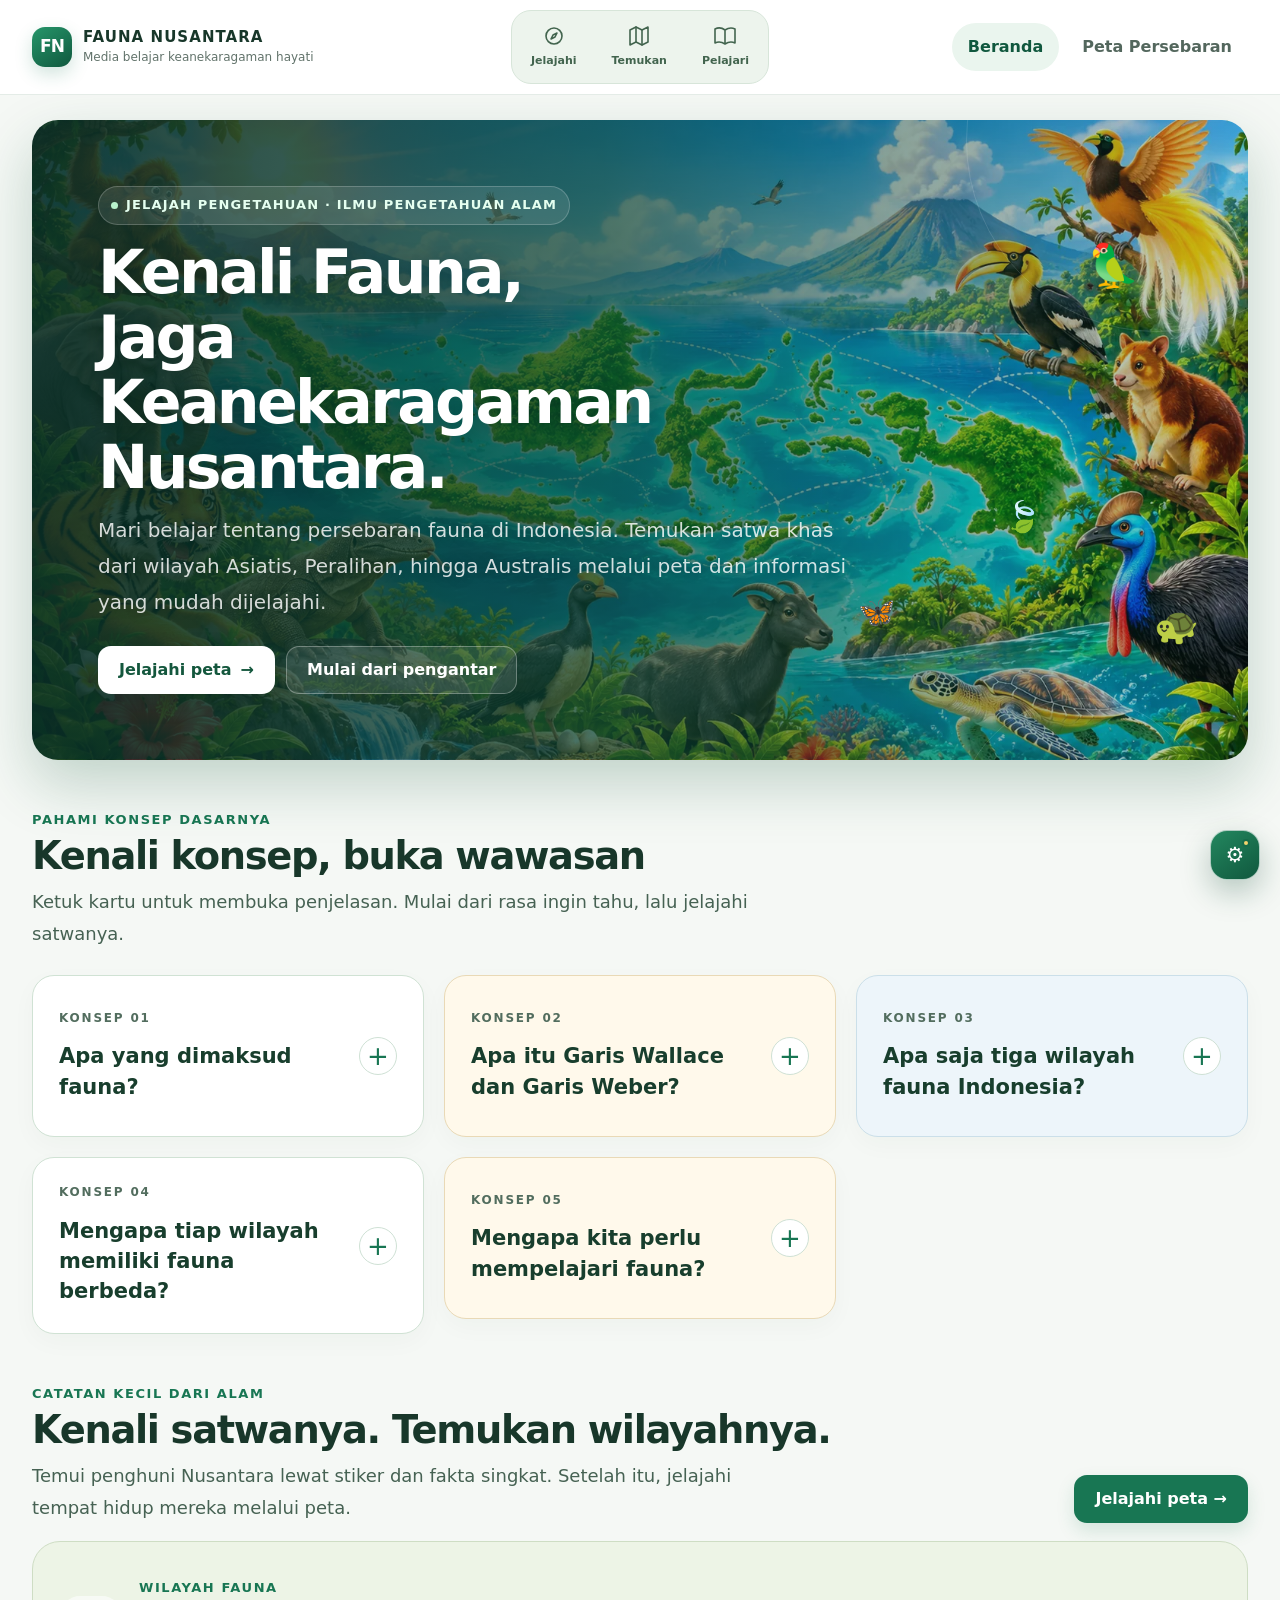
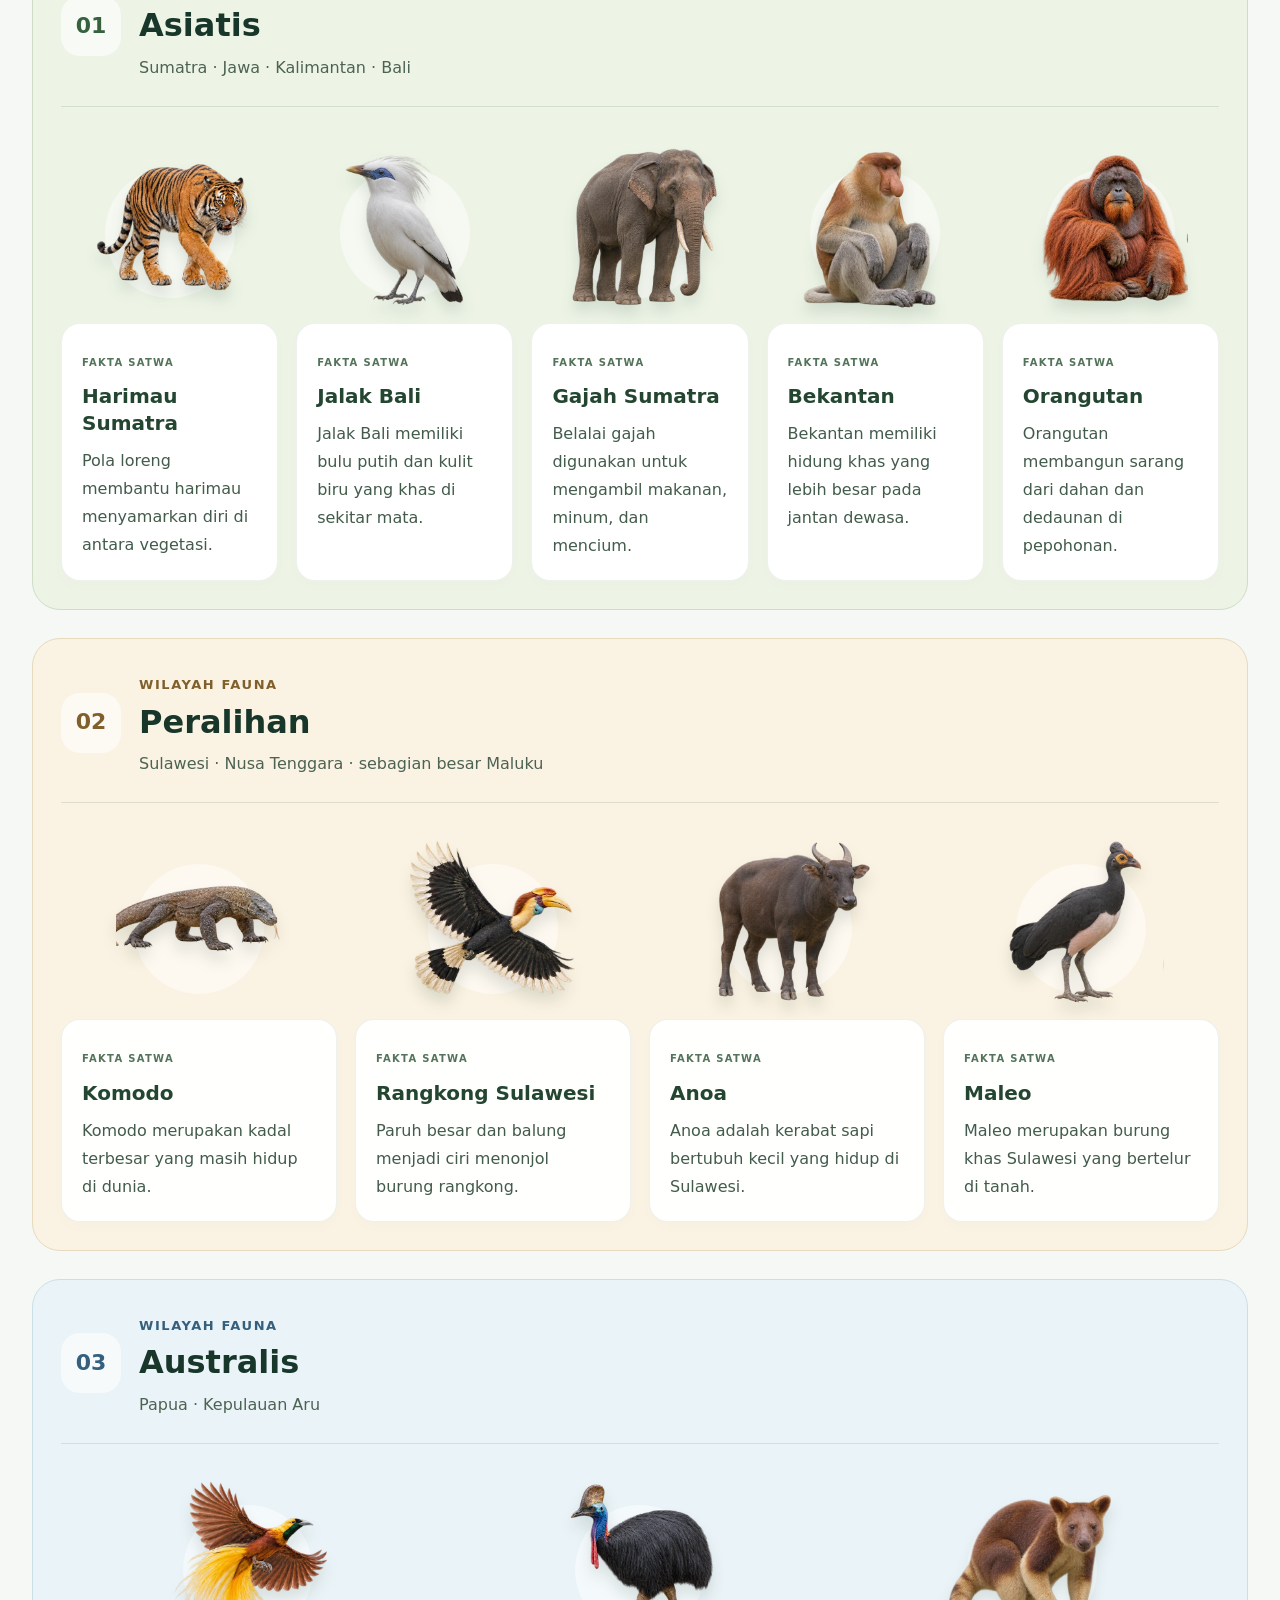
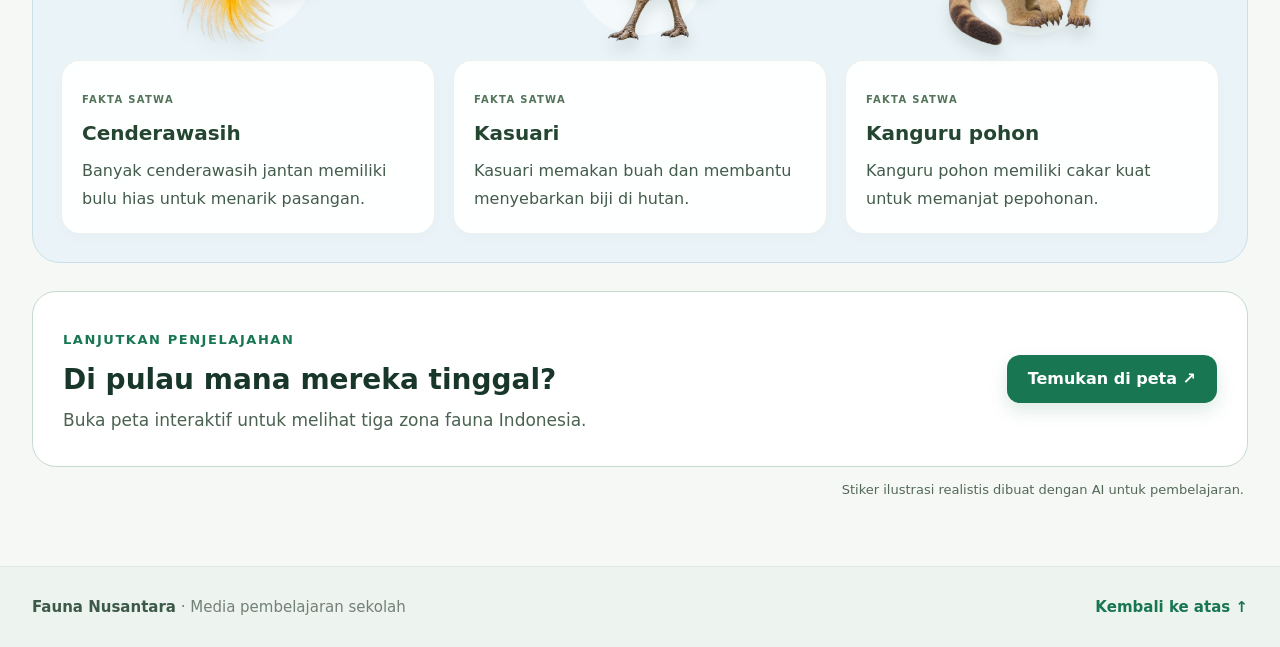
==== commit 76be5720: "Add files via upload" ====
--- a/index.html
+++ b/index.html
@@ -33,29 +33,16 @@
     <div class="hero-actions"><a class="btn btn-primary" href="peta.html">Jelajahi peta <span aria-hidden="true">→</span></a><a class="btn btn-ghost" href="#materi">Mulai dari pengantar</a></div>
   </section>
 
-  <section id="materi" aria-labelledby="region-title">
-    <div class="section-heading"><div><span class="section-kicker">Jelajahi tiga wilayah</span><h2 id="region-title">Persebaran fauna Indonesia</h2><p>Pilih wilayah untuk melihat contoh fauna, asal persebaran, taksonomi, dan ciri khasnya.</p></div></div>
-    <div class="region-grid">
-      <a class="region-card" href="asiatis.html"><div class="region-card-media"><img src="assets/fauna-zona-asiatis.webp" alt="Ilustrasi fauna khas zona Asiatis" loading="lazy" decoding="async"></div><div class="region-card-body"><h3>Zona Asiatis</h3><p>Jelajahi ragam fauna pada wilayah Asiatis.</p><span class="card-link">Lihat koleksi <span aria-hidden="true">→</span></span></div></a>
-      <a class="region-card" href="peralihan.html"><div class="region-card-media"><img src="assets/fauna-zona-peralihan.webp" alt="Ilustrasi fauna khas zona Peralihan" loading="lazy" decoding="async"></div><div class="region-card-body"><h3>Zona Peralihan</h3><p>Kenali fauna khas wilayah Peralihan.</p><span class="card-link">Lihat koleksi <span aria-hidden="true">→</span></span></div></a>
-      <a class="region-card" href="australis.html"><div class="region-card-media"><img src="assets/fauna-zona-australis.webp" alt="Ilustrasi fauna khas zona Australis" loading="lazy" decoding="async"></div><div class="region-card-body"><h3>Zona Australis</h3><p>Temukan fauna dari wilayah Australis.</p><span class="card-link">Lihat koleksi <span aria-hidden="true">→</span></span></div></a>
-    </div>
+  <section id="materi" class="concept-section" aria-labelledby="faq-title">
+    <div class="section-heading"><div><span class="section-kicker">Pahami konsep dasarnya</span><h2 id="faq-title">Kenali konsep, buka wawasan</h2><p>Ketuk kartu untuk membuka penjelasan. Mulai dari rasa ingin tahu, lalu jelajahi satwanya.</p></div></div>
+    <div class="faq-list concept-grid"><details class="faq-item"><summary><span><span class="concept-number">KONSEP 01</span>Apa yang dimaksud fauna?</span></summary><div class="faq-answer"><p>Menurut KBBI, fauna adalah seluruh kehidupan hewan suatu habitat, daerah, atau strata geologi tertentu. Kata &quot;fauna&quot; juga berasal dari bahasa Latin yang artinya alam hewan. Sementara dalam kepercayaan Romawi, fauna adalah &quot;faunus&quot; yang merupakan dewa hutan dan kesuburan ladang dan ternak.</p></div></details>
+<details class="faq-item"><summary><span><span class="concept-number">KONSEP 02</span>Apa itu Garis Wallace dan Garis Weber?</span></summary><div class="faq-answer"><p>Garis Wallace membentang dari Selat Lombok menuju Selat Makassar dan berakhir di Filipina bagian Selatan. Sementara garis Weber merupakan garis batas yang memisahkan wilayah fauna tipe Peralihan dengan fauna tipe Australis. Garis ini membentang dari Laut Arafura menuju Laut Banda dan berakhir di Laut Maluku.</p></div></details>
+<details class="faq-item"><summary><span><span class="concept-number">KONSEP 03</span>Apa saja tiga wilayah fauna Indonesia?</span></summary><div class="faq-answer"><p>Persebaran Fauna di Indonesia terbagi menjadi 3 wilayah yaitu Fauna Asiatis, Fauna Peralihan dan Fauna Australis yang dibatasi oleh Garis Wallace dan Garis Weber.</p></div></details>
+<details class="faq-item"><summary><span><span class="concept-number">KONSEP 04</span>Mengapa tiap wilayah memiliki fauna berbeda?</span></summary><div class="faq-answer"><p>Bumi menjadi tempat hidup bagi beraneka ragam flora dan fauna. Keanekaragaman terutama untuk fauna di dunia sangat bergantung pada kondisi masing-masing wilayah. Letak geografis, kondisi lingkungan, iklim, cuaca, dan lain sebagainya, yang tidak sama di setiap kawasan, menjadi faktor penentu satu jenis flora atau fauna bisa berkembang atau tidak. Sudah jelas bahwa kondisi permukaan bumi tidak seragam. Karena itu, wajar kondisi keanekaragaman fauna di masing-masing wilayah berlainan.</p></div></details>
+<details class="faq-item"><summary><span><span class="concept-number">KONSEP 05</span>Mengapa kita perlu mempelajari fauna?</span></summary><div class="faq-answer"><p>Karena pada dasarnya keragaman hayati harus dijaga dan dilestarikan karena akan dapat menjadi sumber ilmu pengetahuan dan teknologi, sumber inspirasi pengembangan obat-obatan tradisional, penelitian mengenai rahasia lingkungan dan akan menjadi penunjang utama dalam kelangsungan hidup umat manusia pada umumnya.</p></div></details></div>
   </section>
-
-  <section aria-label="Ringkasan materi" class="info-strip">
-    <div class="info-chip"><strong>3 wilayah fauna</strong><span>Asiatis, Peralihan, dan Australis</span></div>
-    <div class="info-chip"><strong>Peta persebaran</strong><span>Navigasi visual menuju setiap zona</span></div>
-    <div class="info-chip"><strong>Materi terstruktur</strong><span>Ciri khas dan klasifikasi fauna</span></div>
-  </section>
-
-  <section aria-labelledby="faq-title">
-    <div class="section-heading"><div><span class="section-kicker">Pahami konsep dasarnya</span><h2 id="faq-title">Pertanyaan yang sering muncul</h2><p>Buka setiap pertanyaan untuk membaca penjelasannya.</p></div></div>
-    <div class="faq-list"><details class="faq-item"><summary>Apa yang dimaksud fauna?</summary><div class="faq-answer"><p>Menurut KBBI, fauna adalah seluruh kehidupan hewan suatu habitat, daerah, atau strata geologi tertentu. Kata &quot;fauna&quot; juga berasal dari bahasa Latin yang artinya alam hewan. Sementara dalam kepercayaan Romawi, fauna adalah &quot;faunus&quot; yang merupakan dewa hutan dan kesuburan ladang dan ternak.</p></div></details>
-<details class="faq-item"><summary>Apa yang dimaksud dengan garis weber dan garis wallace?</summary><div class="faq-answer"><p>Garis Wallace membentang dari Selat Lombok menuju Selat Makassar dan berakhir di Filipina bagian Selatan. Sementara garis Weber merupakan garis batas yang memisahkan wilayah fauna tipe Peralihan dengan fauna tipe Australis. Garis ini membentang dari Laut Arafura menuju Laut Banda dan berakhir di Laut Maluku.</p></div></details>
-<details class="faq-item"><summary>Tersebar ke berapa bagian mana saja fauna di Indonesia?</summary><div class="faq-answer"><p>Persebaran Fauna di Indonesia terbagi menjadi 3 wilayah yaitu Fauna Asiatis, Fauna Peralihan dan Fauna Australis yang dibatasi oleh Garis Wallace dan Garis Weber.</p></div></details>
-<details class="faq-item"><summary>Lantas bagaimana bagian-bagian itu dapat terbentuk?</summary><div class="faq-answer"><p>Bumi menjadi tempat hidup bagi beraneka ragam flora dan fauna. Keanekaragaman terutama untuk fauna di dunia sangat bergantung pada kondisi masing-masing wilayah. Letak geografis, kondisi lingkungan, iklim, cuaca, dan lain sebagainya, yang tidak sama di setiap kawasan, menjadi faktor penentu satu jenis flora atau fauna bisa berkembang atau tidak. Sudah jelas bahwa kondisi permukaan bumi tidak seragam. Karena itu, wajar kondisi keanekaragaman fauna di masing-masing wilayah berlainan.</p></div></details>
-<details class="faq-item"><summary>Sepenting itu kah kita harus belajar ini?</summary><div class="faq-answer"><p>Karena pada dasarnya keragaman hayati harus dijaga dan dilestarikan karena akan dapat menjadi sumber ilmu pengetahuan dan teknologi, sumber inspirasi pengembangan obat-obatan tradisional, penelitian mengenai rahasia lingkungan dan akan menjadi penunjang utama dalam kelangsungan hidup umat manusia pada umumnya.</p></div></details></div>
-  </section>
+<section class="info-strip" aria-label="Panduan belajar"><a class="info-chip" href="#jelajah"><span class="info-index">01 / JELAJAH</span><strong>Tiga zona, beragam cerita</strong><span>Kenali fauna Asiatis, Peralihan, dan Australis.</span></a><a class="info-chip" href="peta.html"><span class="info-index">02 / TEMUKAN</span><strong>Lihat letaknya di peta</strong><span>Pilih gugusan pulau untuk membuka zona fauna.</span></a><a class="info-chip" href="peta.html"><span class="info-index">03 / PELAJARI</span><strong>Kenali setiap satwa</strong><span>Baca ciri khas, persebaran, dan klasifikasinya.</span></a></section>
+<section id="jelajah" class="wild-section wildlife-v6" aria-labelledby="region-title"><div class="section-heading"><div><span class="section-kicker">Catatan kecil dari alam</span><h2 id="region-title">Kenali satwanya. Temukan wilayahnya.</h2><p>Temui penghuni Nusantara lewat stiker dan fakta singkat. Setelah itu, jelajahi tempat hidup mereka melalui peta.</p></div><a class="btn btn-green" href="peta.html">Jelajahi peta →</a></div><div class="wildlife-zones"><article class="fauna-board board-asiatis"><header class="board-heading"><span class="board-index">01</span><div><span class="section-kicker">Wilayah fauna</span><h3>Asiatis</h3><p>Sumatra · Jawa · Kalimantan · Bali</p></div></header><div class="sticker-facts"><figure class="sticker-fact" style="--drift-delay:-0.0s"><div class="sticker-stage"><img src="assets/stickers/tiger.webp" alt="Ilustrasi realistis Harimau Sumatra" loading="lazy" decoding="async"></div><figcaption><span class="fact-eyebrow">FAKTA SATWA</span><h4>Harimau Sumatra</h4><p>Pola loreng membantu harimau menyamarkan diri di antara vegetasi.</p></figcaption></figure><figure class="sticker-fact" style="--drift-delay:-1.7s"><div class="sticker-stage"><img src="assets/stickers/bali-myna.webp" alt="Ilustrasi realistis Jalak Bali" loading="lazy" decoding="async"></div><figcaption><span class="fact-eyebrow">FAKTA SATWA</span><h4>Jalak Bali</h4><p>Jalak Bali memiliki bulu putih dan kulit biru yang khas di sekitar mata.</p></figcaption></figure><figure class="sticker-fact" style="--drift-delay:-3.4s"><div class="sticker-stage"><img src="assets/stickers/elephant.webp" alt="Ilustrasi realistis Gajah Sumatra" loading="lazy" decoding="async"></div><figcaption><span class="fact-eyebrow">FAKTA SATWA</span><h4>Gajah Sumatra</h4><p>Belalai gajah digunakan untuk mengambil makanan, minum, dan mencium.</p></figcaption></figure><figure class="sticker-fact" style="--drift-delay:-5.1s"><div class="sticker-stage"><img src="assets/stickers/proboscis.webp" alt="Ilustrasi realistis Bekantan" loading="lazy" decoding="async"></div><figcaption><span class="fact-eyebrow">FAKTA SATWA</span><h4>Bekantan</h4><p>Bekantan memiliki hidung khas yang lebih besar pada jantan dewasa.</p></figcaption></figure><figure class="sticker-fact" style="--drift-delay:-6.8s"><div class="sticker-stage"><img src="assets/stickers/orangutan.webp" alt="Ilustrasi realistis Orangutan" loading="lazy" decoding="async"></div><figcaption><span class="fact-eyebrow">FAKTA SATWA</span><h4>Orangutan</h4><p>Orangutan membangun sarang dari dahan dan dedaunan di pepohonan.</p></figcaption></figure></div></article><article class="fauna-board board-peralihan"><header class="board-heading"><span class="board-index">02</span><div><span class="section-kicker">Wilayah fauna</span><h3>Peralihan</h3><p>Sulawesi · Nusa Tenggara · sebagian besar Maluku</p></div></header><div class="sticker-facts"><figure class="sticker-fact" style="--drift-delay:-0.0s"><div class="sticker-stage"><img src="assets/stickers/komodo.webp" alt="Ilustrasi realistis Komodo" loading="lazy" decoding="async"></div><figcaption><span class="fact-eyebrow">FAKTA SATWA</span><h4>Komodo</h4><p>Komodo merupakan kadal terbesar yang masih hidup di dunia.</p></figcaption></figure><figure class="sticker-fact" style="--drift-delay:-1.7s"><div class="sticker-stage"><img src="assets/stickers/hornbill.webp" alt="Ilustrasi realistis Rangkong Sulawesi" loading="lazy" decoding="async"></div><figcaption><span class="fact-eyebrow">FAKTA SATWA</span><h4>Rangkong Sulawesi</h4><p>Paruh besar dan balung menjadi ciri menonjol burung rangkong.</p></figcaption></figure><figure class="sticker-fact" style="--drift-delay:-3.4s"><div class="sticker-stage"><img src="assets/stickers/anoa.webp" alt="Ilustrasi realistis Anoa" loading="lazy" decoding="async"></div><figcaption><span class="fact-eyebrow">FAKTA SATWA</span><h4>Anoa</h4><p>Anoa adalah kerabat sapi bertubuh kecil yang hidup di Sulawesi.</p></figcaption></figure><figure class="sticker-fact" style="--drift-delay:-5.1s"><div class="sticker-stage"><img src="assets/stickers/maleo.webp" alt="Ilustrasi realistis Maleo" loading="lazy" decoding="async"></div><figcaption><span class="fact-eyebrow">FAKTA SATWA</span><h4>Maleo</h4><p>Maleo merupakan burung khas Sulawesi yang bertelur di tanah.</p></figcaption></figure></div></article><article class="fauna-board board-australis"><header class="board-heading"><span class="board-index">03</span><div><span class="section-kicker">Wilayah fauna</span><h3>Australis</h3><p>Papua · Kepulauan Aru</p></div></header><div class="sticker-facts"><figure class="sticker-fact" style="--drift-delay:-0.0s"><div class="sticker-stage"><img src="assets/stickers/paradise.webp" alt="Ilustrasi realistis Cenderawasih" loading="lazy" decoding="async"></div><figcaption><span class="fact-eyebrow">FAKTA SATWA</span><h4>Cenderawasih</h4><p>Banyak cenderawasih jantan memiliki bulu hias untuk menarik pasangan.</p></figcaption></figure><figure class="sticker-fact" style="--drift-delay:-1.7s"><div class="sticker-stage"><img src="assets/stickers/cassowary.webp" alt="Ilustrasi realistis Kasuari" loading="lazy" decoding="async"></div><figcaption><span class="fact-eyebrow">FAKTA SATWA</span><h4>Kasuari</h4><p>Kasuari memakan buah dan membantu menyebarkan biji di hutan.</p></figcaption></figure><figure class="sticker-fact" style="--drift-delay:-3.4s"><div class="sticker-stage"><img src="assets/stickers/tree-kangaroo.webp" alt="Ilustrasi realistis Kanguru pohon" loading="lazy" decoding="async"></div><figcaption><span class="fact-eyebrow">FAKTA SATWA</span><h4>Kanguru pohon</h4><p>Kanguru pohon memiliki cakar kuat untuk memanjat pepohonan.</p></figcaption></figure></div></article></div><div class="map-invitation"><div><span class="section-kicker">Lanjutkan penjelajahan</span><h3>Di pulau mana mereka tinggal?</h3><p>Buka peta interaktif untuk melihat tiga zona fauna Indonesia.</p></div><a class="btn btn-green" href="peta.html">Temukan di peta ↗</a></div><p class="art-note">Stiker ilustrasi realistis dibuat dengan AI untuk pembelajaran.</p></section>
 </main>
 <footer class="site-footer">
   <div class="footer-inner"><span><strong>Fauna Nusantara</strong> · Media pembelajaran sekolah</span><a class="back-top" href="#top">Kembali ke atas ↑</a></div>
@@ -68,16 +55,17 @@
       <div class="utility-popover-head"><div><strong>Pengaturan</strong><small>Suara & tampilan</small></div><span aria-hidden="true">✦</span></div>
       <div class="audio-dock">
         <span class="audio-icon" aria-hidden="true">♫</span>
-        <div class="audio-copy"><strong>Suasana Nusantara</strong><span data-audio-status aria-live="polite">Musik berhenti</span></div>
+        <div class="audio-copy"><strong>Suasana Nusantara</strong><span data-audio-status aria-live="polite">Menyiapkan musik…</span></div>
         <button class="audio-toggle" type="button" data-audio-toggle aria-pressed="false" aria-label="Putar musik latar">▶</button>
       </div>
       <label class="volume-control" aria-label="Volume musik"><span aria-hidden="true">♪</span><span>Volume</span><input data-audio-volume type="range" min="0" max="1" step="0.05" value="0.35"></label>
+      <label class="music-picker" for="music-choice"><span>Pilih lagu</span><select id="music-choice" data-music-choice><option value="auto">Otomatis sesuai halaman</option><option value="epic-at-the-jungle">Lagu awal · Epic at the Jungle</option><option value="rimba-senja">Rimba Senja</option><option value="bisik-kanopi">Bisik Kanopi</option><option value="angin-wallacea">Angin Wallacea</option><option value="fajar-papua">Fajar Papua</option></select><small>Pilihan manual tetap dipakai saat berpindah halaman.</small></label>
       <div class="utility-divider"></div>
       <div class="cursor-setting"><div><strong>Kursor hewan</strong><small data-cursor-help>Ganti kursor dengan ikon fauna acak</small></div><button class="cursor-toggle" type="button" data-cursor-toggle aria-pressed="true">ON</button></div>
-      <p class="utility-footnote">Musik tetap berjalan saat berpindah halaman di dalam website.</p>
+      <p class="utility-footnote">Pilih otomatis atau lagu favoritmu. Ketuk halaman jika browser menahan suara.</p>
     </div>
   </details>
 </div>
-<audio data-site-audio preload="none" loop src="https://nullrights.com/download/x2zy8up903"></audio>
+<audio data-site-audio autoplay preload="auto" loop src="assets/audio/epic-at-the-jungle.mp3"></audio>
 </body>
 </html>
--- a/site.css
+++ b/site.css
@@ -714,3 +714,68 @@
   .detailed-map .map-island-labels .land-label.small { font-size: 14px; }
   .detailed-map .map-water-labels .water-label { font-size: 15px; }
 }
+
+/* V5 — readable field guide, opening concept cards and wildlife stickers. */
+body {font-size:18px;color:#18372a;line-height:1.75}
+.page-shell,.header-inner,.footer-inner {width:min(1380px,calc(100% - 64px))}
+.main-nav a,.btn {font-size:16px;min-height:48px}
+.brand-copy strong {font-size:17px}.brand-copy span{font-size:13px}
+.hero p,.zone-hero p,.atlas-hero p {font-size:20px;line-height:1.8;max-width:760px}
+.hero h1 {font-size:clamp(38px,4.7vw,66px)}
+.section-heading h2,.zone-tools h2 {font-size:clamp(28px,3vw,40px);line-height:1.2}
+.section-heading p,.zone-tools p {font-size:18px;max-width:760px;color:#466253}
+.section-kicker,.eyebrow {font-size:13px}.breadcrumbs{font-size:15px}
+.zone-meta span {font-size:14px}.zone-hero h1{font-size:clamp(36px,4vw,58px)}
+.info-strip {gap:18px;margin:36px 0 68px}.info-chip {display:block;text-decoration:none;padding:25px;background:#fff;border-radius:22px;border-top:4px solid #328162;transition:transform .2s}
+.info-chip:hover{transform:translateY(-4px)}.info-chip strong {font-size:21px;line-height:1.4}.info-chip span {font-size:16px;color:#466253}.info-chip .info-index {font-size:12px;letter-spacing:.12em;color:#237153;margin:0 0 12px;font-weight:800}
+.concept-grid {grid-template-columns:repeat(3,minmax(0,1fr));gap:20px;align-items:start;margin:26px 0 42px}
+.concept-grid .faq-item {border:1px solid #d0e2d4;border-radius:22px;box-shadow:0 8px 24px #25462e08;min-width:0}
+.concept-grid .faq-item:nth-child(3n+2){background:#fff9eb;border-color:#e9d9b6}.concept-grid .faq-item:nth-child(3n){background:#edf5fa;border-color:#cbdfe9}
+.concept-grid .faq-item summary {min-height:160px;padding:26px;align-items:center;font-size:21px;line-height:1.45;gap:14px;color:#183e2d}
+.concept-number {display:block;font-size:12px;letter-spacing:.15em;color:#526d5e;margin-bottom:14px}
+.concept-grid .faq-item summary::after{width:36px;height:36px;flex-basis:36px;font-size:26px;background:#fff;border:1px solid #cfe1d5}
+.concept-grid .faq-item[open]{box-shadow:0 14px 40px #25462e15}.concept-grid .faq-answer{padding:0 26px 28px;font-size:18px;color:#355243;line-height:1.8}
+.wild-section {margin-bottom:64px}.wild-canvas{position:relative;isolation:isolate;overflow:hidden;min-height:790px;border:1px solid #cedfcc;border-radius:34px;background:radial-gradient(ellipse at 50% 40%,#fffef5 0,#eff5e6 56%,#dfebd8 100%);padding:150px 26px 230px}
+.wild-canvas::before{content:"";position:absolute;inset:0;z-index:-1;opacity:.22;background-image:radial-gradient(#7b9570 .9px,transparent .9px);background-size:18px 18px}
+.wild-zones{display:grid;grid-template-columns:repeat(3,minmax(0,1fr));gap:24px;position:relative;z-index:2}
+.wild-zone{text-decoration:none;display:flex;flex-direction:column;align-items:center;text-align:center;padding:0 18px 26px;border-radius:26px;transition:background .2s;min-width:0}
+.wild-zone:hover,.wild-zone:focus-visible{background:#ffffffb3}.wild-sticker{height:230px;width:100%;object-fit:contain;filter:drop-shadow(0 18px 12px #21483220);animation:animal-drift 7s ease-in-out infinite}
+.peralihan .wild-sticker{animation-delay:-2s}.australis .wild-sticker{animation-delay:-4s}
+.zone-tag{font-size:12px;letter-spacing:.18em;font-weight:850;color:#fff;background:#275f41;padding:5px 15px;border-radius:50px;margin:12px 0}
+.peralihan .zone-tag{background:#815727}.australis .zone-tag{background:#345d7e}
+.wild-zone h3{font-size:22px;line-height:1.35;margin:4px 0 9px}.wild-zone p{font-size:16px;line-height:1.7;margin:0;color:#48604c}.wild-link{font-size:16px;font-weight:800;margin-top:16px;color:#215839}
+.floating-fact{position:absolute;z-index:3;max-width:265px;padding:16px 20px;border:1px solid #c7d7bc;border-radius:18px;background:#fffff4ed;box-shadow:0 12px 30px #2d4d2e0e;font-size:17px;line-height:1.5;animation:fact-drift 8s ease-in-out infinite;pointer-events:none}
+.floating-fact span{display:block;font-size:10px;letter-spacing:.13em;font-weight:850;color:#4f7149;margin-bottom:6px}.fact-one{top:28px;left:8%;transform:rotate(-3deg)}.fact-two{bottom:32px;left:35%;animation-delay:-3s}.fact-three{top:32px;right:6%;animation-delay:-5s}
+.extra-sticker{position:absolute;object-fit:contain;pointer-events:none;filter:drop-shadow(0 8px 8px #284d2920);animation:animal-drift 9s ease-in-out infinite}.orangutan{width:190px;height:190px;bottom:18px;left:7%}.hornbill{width:145px;height:110px;top:8px;left:43%;animation-delay:-4s}.cassowary{width:160px;height:185px;bottom:14px;right:7%;animation-delay:-2s}.art-note{font-size:13px;color:#546858;text-align:right;margin:12px 4px}
+@keyframes animal-drift{0%,100%{transform:translateY(0) rotate(-2deg)}50%{transform:translateY(-16px) rotate(2deg)}}
+@keyframes fact-drift{0%,100%{translate:0 0}50%{translate:0 -7px}}
+.table-shell{border:1px solid #c7dbcf;border-radius:24px;box-shadow:0 12px 36px #18482c0a;overflow-x:auto;background:#fff}
+.fauna-table{width:100%;min-width:1120px;border-collapse:separate;border-spacing:0;table-layout:fixed;font-size:18px}
+.fauna-table caption{text-align:left;padding:24px 28px;background:#173f2e;color:white;font-size:25px;font-weight:800;caption-side:top}.fauna-table caption span{display:block;font-size:15px;font-weight:400;color:#e1eee5;margin-top:5px}
+.fauna-table thead th{background:#e1eee5;color:#183e2c;font-size:16px;letter-spacing:.02em;padding:20px;text-transform:none;border-bottom:2px solid #b7cfbf}
+.fauna-table th:nth-child(1){width:22%}.fauna-table th:nth-child(2){width:19%}.fauna-table th:nth-child(3){width:23%}.fauna-table th:nth-child(4){width:36%}
+.fauna-table tbody td{padding:26px 20px;vertical-align:top;border-bottom:1px solid #cdded2;font-size:18px;line-height:1.8;overflow-wrap:anywhere}
+.fauna-table tbody tr:nth-child(even){background:#f1f7f1}.fauna-table tbody tr:hover{background:#eaf3e5}.fauna-table tbody tr[hidden]{display:none!important}
+.species h3{font-size:23px;line-height:1.35;color:#183e2c;margin-top:14px}.species-photo{width:100%;height:180px;object-fit:cover;border-radius:16px}.distribution strong{font-size:18px;color:#2c533a}.distribution img{max-height:140px;border:1px solid #d3e0d5;border-radius:12px;margin-top:12px}
+.taxonomy summary{font-size:16px;padding:12px;border-radius:12px;color:#174e34;background:#e1eee5;line-height:1.45}.taxonomy ul{padding:12px 0;list-style:none;margin:0}.taxonomy li{font-size:16px;line-height:1.65;border-bottom:1px solid #d4e3d8;padding:7px 0;white-space:normal;overflow-wrap:anywhere}
+.fauna-description{font-size:18px;color:#2e493a;line-height:1.85;margin-top:0}.read-more{font-size:16px;font-weight:750}.no-map,.missing-photo{font-size:14px;color:#536656;line-height:1.6}.missing-photo{padding:22px 14px;background:repeating-linear-gradient(135deg,#edf3ec,#edf3ec 8px,#e5eee4 8px,#e5eee4 16px);border:1px dashed #b6cdb7;border-radius:15px;min-height:110px;display:grid;place-items:center;text-align:center}
+.table-count,.search-wrap label{font-size:16px}.search-wrap input{font-size:17px;min-height:52px}.zone-switcher a{font-size:18px}.empty-state{font-size:18px}
+.map-focus-card p,.map-card-content p{font-size:17px;min-height:0}.map-focus-card h3{font-size:26px}.atlas-hero-meta,.atlas-hint,.atlas-map-foot,.atlas-choice small{font-size:14px}.atlas-map-topline,.map-scale{font-size:12px}.focus-overline{font-size:12px}.focus-islands span,.legend-row strong,.boundary-legend-row strong{font-size:14px}.legend-row small,.boundary-legend-row small,.atlas-note p{font-size:13px}.map-focus-link,.map-card-content .card-link{font-size:15px}.atlas-legend-card h3{font-size:17px}.map-card-content h2{font-size:25px}
+.audio-copy strong,.cursor-setting strong{font-size:15px}.audio-copy span,.cursor-setting small,.volume-control,.utility-footnote{font-size:12px}.utility-popover{width:330px;max-width:calc(100vw - 32px)}.audio-toggle{width:44px;height:44px}.footer-inner{font-size:15px}
+@media(max-width:1000px){.concept-grid{grid-template-columns:repeat(2,minmax(0,1fr))}.wild-canvas{padding-left:12px;padding-right:12px}.wild-sticker{height:190px}.wild-zone{padding-left:5px;padding-right:5px}.wild-zone h3{font-size:20px}.wild-zone p{font-size:14px}.wild-zones{gap:8px}.floating-fact{font-size:15px;max-width:230px}.atlas-layout{grid-template-columns:1fr}.atlas-sidebar{display:grid;grid-template-columns:1fr 1fr;gap:18px}}
+@media(max-width:700px){body{font-size:17px}.page-shell,.header-inner,.footer-inner{width:calc(100% - 32px)}.header-inner{gap:8px;flex-wrap:wrap;padding:12px 0}.brand-copy strong{font-size:14px}.brand-copy span{font-size:11px}.main-nav a{font-size:14px;padding:0 12px}.hero p,.zone-hero p,.atlas-hero p{font-size:18px}.hero h1{font-size:38px}.section-heading{align-items:start;flex-direction:column}.section-heading p,.zone-tools p{font-size:17px}.concept-grid{grid-template-columns:1fr;gap:14px}.concept-grid .faq-item summary{min-height:116px;font-size:20px;padding:22px}.concept-grid .faq-answer{font-size:17px}.info-strip{grid-template-columns:1fr;gap:12px;margin-bottom:44px}.info-chip{padding:20px}.info-chip strong{font-size:20px}.wild-canvas{padding:30px 18px;min-height:0;display:flex;flex-direction:column;gap:24px}.wild-zones{grid-template-columns:1fr;gap:28px;order:1}.wild-zone{padding:10px 14px 26px;background:#ffffff85}.wild-sticker{height:220px}.wild-zone h3{font-size:23px}.wild-zone p{font-size:17px}.floating-fact{position:static;max-width:none;font-size:17px;pointer-events:auto}.fact-one{order:0}.fact-two{order:2}.fact-three{order:3}.extra-sticker{display:none}.art-note{text-align:left}.atlas-sidebar{grid-template-columns:1fr}.atlas-hero-meta{font-size:13px}.fauna-table{min-width:1070px}.zone-tools{align-items:stretch}.search-wrap{width:100%}.table-shell{border-radius:18px}.fauna-table caption{font-size:23px}.audio-copy span{font-size:12px}}
+@media(prefers-reduced-motion:reduce){.wild-sticker,.floating-fact,.extra-sticker{animation:none!important}html{scroll-behavior:auto}}
+@media(max-width:640px){.fauna-table{display:block;min-width:0}.fauna-table caption{display:block}.fauna-table tbody{display:grid;min-width:0;gap:18px}.fauna-table tbody tr{display:grid;min-width:0;border-radius:0;border:0;border-bottom:3px solid #c7dbcf}.fauna-table tbody td{font-size:17px;padding:20px}.fauna-table tbody td:first-child{background:#e7f1e6}.fauna-description{font-size:17px}.distribution::before,.fauna-table td:nth-child(3)::before,.fauna-table td:nth-child(4)::before{font-size:12px;color:#486551}.species{grid-template-columns:110px minmax(0,1fr)}.species h3{font-size:23px}.species-photo{width:110px;height:110px}.species .missing-photo{min-height:100px;font-size:12px}.distribution strong{font-size:17px}.distribution{grid-template-columns:minmax(0,1fr)}.fauna-table th:first-child{width:auto}.table-shell{overflow:hidden}}
+/* V6 — organized wildlife notebook and manual soundtrack selection. */
+.music-picker{display:grid;gap:8px;margin-top:18px;color:#345442;font-size:14px;font-weight:750}.music-picker select{width:100%;min-height:46px;border:1px solid #bcd3c3;border-radius:12px;padding:10px;background:white;color:#214632;font:inherit;font-size:14px;cursor:pointer}.music-picker small{font-size:12px;font-weight:400;color:#536b5b;line-height:1.5}.utility-popover{max-height:calc(100dvh - 110px);overflow-y:auto}
+.wildlife-zones{display:grid;gap:28px}.fauna-board{background:#edf4e6;border:1px solid #ceddc4;border-radius:28px;padding:28px;overflow:hidden}.board-peralihan{background:#faf2e2;border-color:#e7d9bb}.board-australis{background:#eaf3f7;border-color:#cbdfe8}.board-heading{display:flex;gap:18px;align-items:center;margin-bottom:26px;padding-bottom:24px;border-bottom:1px solid #254f2f20}.board-index{display:grid;place-items:center;width:60px;height:60px;flex-shrink:0;border-radius:19px;background:#fff9;color:#37613d;font-size:22px;font-weight:800}.board-heading h3{font-size:32px;line-height:1.3;margin:3px 0 7px}.board-heading p{font-size:16px;color:#4c6253;margin:0}.board-peralihan .board-index,.board-peralihan .section-kicker{color:#805f2d}.board-australis .board-index,.board-australis .section-kicker{color:#345f7d}
+.sticker-facts{display:grid;grid-template-columns:repeat(auto-fit,minmax(190px,1fr));gap:18px;align-items:stretch}.sticker-fact{margin:0;min-width:0;display:flex;flex-direction:column;border-radius:20px;position:relative}.sticker-stage{height:190px;display:grid;place-items:center;padding:12px 4px;position:relative}.sticker-stage::before{content:"";position:absolute;width:130px;height:130px;border-radius:50%;background:#ffffff75;top:35px;left:calc(50% - 65px)}.sticker-stage img{width:100%;height:166px;object-fit:contain;position:relative;filter:drop-shadow(0 10px 7px #153b2520);animation:animal-drift 8s ease-in-out infinite;animation-delay:var(--drift-delay)}.sticker-fact figcaption{flex:1;padding:20px;border-radius:19px;background:#fffffff2;border:1px solid #254f2f14;box-shadow:0 5px 15px #254f2f04}.fact-eyebrow{color:#53745a;font-size:10px;font-weight:850;letter-spacing:.13em}.sticker-fact h4{font-size:20px;line-height:1.35;margin:8px 0 10px;color:#244631}.sticker-fact p{font-size:16px;line-height:1.75;margin:0;color:#425b4b}.map-invitation{margin-top:28px;padding:30px;border:1px solid #c6dbcd;border-radius:24px;background:white;display:flex;align-items:center;justify-content:space-between;gap:24px}.map-invitation h3{font-size:28px;line-height:1.3;margin:8px 0}.map-invitation p{font-size:17px;color:#4b6252;margin:0}.map-invitation .btn{flex-shrink:0}
+@media(max-width:1100px){.sticker-facts{grid-template-columns:repeat(3,minmax(0,1fr))}}@media(max-width:700px){.fauna-board{padding:20px 16px;border-radius:22px}.board-heading{gap:12px;margin-bottom:16px;padding-bottom:18px}.board-heading h3{font-size:28px}.board-heading p{font-size:14px}.board-index{width:45px;height:45px;font-size:18px;border-radius:14px}.sticker-facts{grid-template-columns:repeat(2,minmax(0,1fr));gap:14px}.sticker-stage{height:160px}.sticker-stage img{height:142px}.sticker-fact figcaption{padding:16px}.sticker-fact h4{font-size:19px}.sticker-fact p{font-size:16px}.map-invitation{align-items:flex-start;flex-direction:column;padding:24px}.map-invitation h3{font-size:26px}.map-invitation .btn{width:100%}}@media(max-width:450px){.sticker-facts{grid-template-columns:1fr}.sticker-fact{display:grid;grid-template-columns:110px minmax(0,1fr);align-items:center;background:#ffffffc9;border-radius:18px;padding:12px 8px}.sticker-stage{height:140px;padding:0}.sticker-stage::before{width:90px;height:90px;left:10px;top:25px}.sticker-stage img{height:126px}.sticker-fact figcaption{background:transparent;border:0;box-shadow:none;padding:10px}.sticker-fact h4{font-size:19px}.sticker-fact p{font-size:15px;line-height:1.65}.fact-eyebrow{font-size:9px}.board-heading .section-kicker{font-size:11px}.board-index{display:none}}@media(prefers-reduced-motion:reduce){.sticker-stage img{animation:none!important}}
+
+#jelajah{scroll-margin-top:110px}
+/* V7: compact header guide, precise anchors and taxonomy trail. */
+.header-inner{display:grid;grid-template-columns:minmax(0,1fr) auto minmax(0,1fr);gap:20px;min-height:94px}.main-nav{justify-self:end}.brand-copy strong{font-size:15px}.brand-copy span{font-size:12px}.header-guide{display:flex;align-items:center;gap:7px;background:#edf4ed;border:1px solid #d7e5d9;padding:5px;border-radius:20px;justify-self:center}.guide-item{position:relative}.guide-logo{border:0;background:transparent;border-radius:14px;color:#42644e;display:grid;justify-items:center;gap:3px;padding:8px 14px;min-width:72px;min-height:62px;cursor:pointer;font:inherit;font-size:11px;font-weight:750;transition:background .2s,color .2s}.guide-logo svg{width:24px;height:24px}.guide-logo:hover,.guide-logo[aria-expanded=true],.guide-logo:focus-visible{background:#fff;color:#175d3c;box-shadow:0 3px 12px #173d2810}.guide-popup{position:absolute;top:calc(100% + 12px);left:50%;transform:translateX(-50%);width:280px;max-width:calc(100vw - 36px);border:1px solid #c9ddce;border-radius:19px;padding:22px;background:#fff;box-shadow:0 20px 55px #153c2926;color:#214830;z-index:60}.guide-popup[hidden]{display:none}.guide-popup::before{content:"";position:absolute;left:0;right:0;top:-15px;height:15px}.guide-popup strong{display:block;font-size:19px;line-height:1.4;margin:9px 0}.guide-popup p{font-size:15px;color:#506655;line-height:1.7;margin:0 0 16px}.guide-popup a{font-size:14px;font-weight:800;text-decoration:none;color:#1e6d47;display:inline-block;padding:6px 0}.guide-step{font-size:10px;font-weight:850;letter-spacing:.13em;color:#67816d}
+#materi,#jelajah,#peta-interaktif{scroll-margin-top:120px}
+.taxonomy{border:1px solid #c5d8cb;border-radius:16px;background:#fff;box-shadow:0 4px 12px #254d3210;overflow:hidden}.taxonomy summary{display:flex;gap:10px;align-items:center;border-radius:0;padding:15px 12px;background:#e4efe6;color:#224e34;font-size:15px;line-height:1.4;min-height:76px}.taxonomy[open] summary{border-bottom:1px solid #cbded0;background:#dbeadd}.taxonomy summary::after{flex-shrink:0;margin-left:auto;width:24px;height:24px;border-radius:50%;background:#fff;display:grid;place-items:center;font-size:19px}.tax-mark{width:30px;height:34px;flex-shrink:0;border-radius:10px;background:#fff;color:#286342;display:grid;place-items:center;font-size:23px}.tax-label{font-weight:800;min-width:0}.tax-label small{display:block;font-size:11px;font-weight:550;color:#506b58;margin-top:4px}.tax-panel{padding:16px 12px 18px}.tax-intro{font-size:12px;line-height:1.6;color:#5c7160;margin:0 0 16px}.taxonomy .tax-ladder{list-style:none;padding:0;margin:0;display:grid;gap:0}.taxonomy .tax-ladder li{position:relative;display:flex;gap:11px;align-items:flex-start;border:0;padding:0 0 17px;color:#244832;font-size:15px;line-height:1.5}.taxonomy .tax-ladder li::before{content:"";position:absolute;left:13px;top:26px;bottom:0;width:1px;background:#c6dacb}.taxonomy .tax-ladder li:last-child{padding-bottom:0}.taxonomy .tax-ladder li:last-child::before{display:none}.tax-dot{position:relative;z-index:1;display:grid;place-items:center;width:27px;height:27px;border:1px solid #c4d9ca;border-radius:50%;background:#f0f6f0;flex-shrink:0;font-size:10px;font-weight:800;color:#5c7c62}.tax-rank{display:block;font-size:10px;letter-spacing:.08em;text-transform:uppercase;color:#64806c;font-weight:800;margin-bottom:3px}.tax-ladder strong,.tax-ladder em{font-size:15px;color:#244832;font-weight:650;overflow-wrap:anywhere}.tax-ladder li:last-child .tax-dot{background:#276243;color:white;border-color:#276243}.tax-ladder li:last-child>div{background:#eaf3e9;padding:9px 10px;border-radius:10px;margin-top:-6px;min-width:0;flex:1}.tax-note{padding:11px;border-radius:10px;background:#fff7e7;color:#755e32;font-size:11px;line-height:1.6;margin:18px 0 0}.tax-source{display:inline-block;font-size:11px;font-weight:750;color:#376c4e;margin-top:14px}
+@media(max-width:1100px){.header-inner{gap:12px}.brand-copy span{display:none}.brand-copy strong{font-size:13px}.main-nav a{font-size:14px;padding:0 11px}.guide-logo{min-width:62px;padding:8px 9px}.tax-mark{display:none}.taxonomy summary{font-size:14px}}
+@media(max-width:760px){.header-inner{grid-template-columns:1fr auto;gap:10px;min-height:0;padding:12px 0}.brand-copy strong{font-size:13px}.brand-copy span{display:none}.main-nav{grid-column:2;grid-row:1}.main-nav a{font-size:12px;padding:0 8px;min-height:40px}.header-guide{grid-column:1/-1;grid-row:2;display:grid;grid-template-columns:repeat(3,1fr);width:100%;gap:5px;border-radius:16px}.guide-logo{display:flex;align-items:center;justify-content:center;gap:8px;width:100%;min-height:42px;font-size:12px;padding:7px}.guide-logo svg{width:21px;height:21px}.guide-popup{top:calc(100% + 13px);width:280px;padding:20px}.guide-item:first-child .guide-popup{left:-5px;transform:none}.guide-item:last-child .guide-popup{left:auto;right:-5px;transform:none}#materi,#jelajah,#peta-interaktif{scroll-margin-top:155px}.tax-mark{display:grid}.taxonomy summary{font-size:16px;padding:16px}.tax-label small{font-size:12px}.tax-panel{padding:20px}.taxonomy .tax-ladder li{padding-bottom:18px}.tax-ladder strong,.tax-ladder em{font-size:17px}.tax-rank{font-size:11px}.tax-intro,.tax-note,.tax-source{font-size:13px}}
